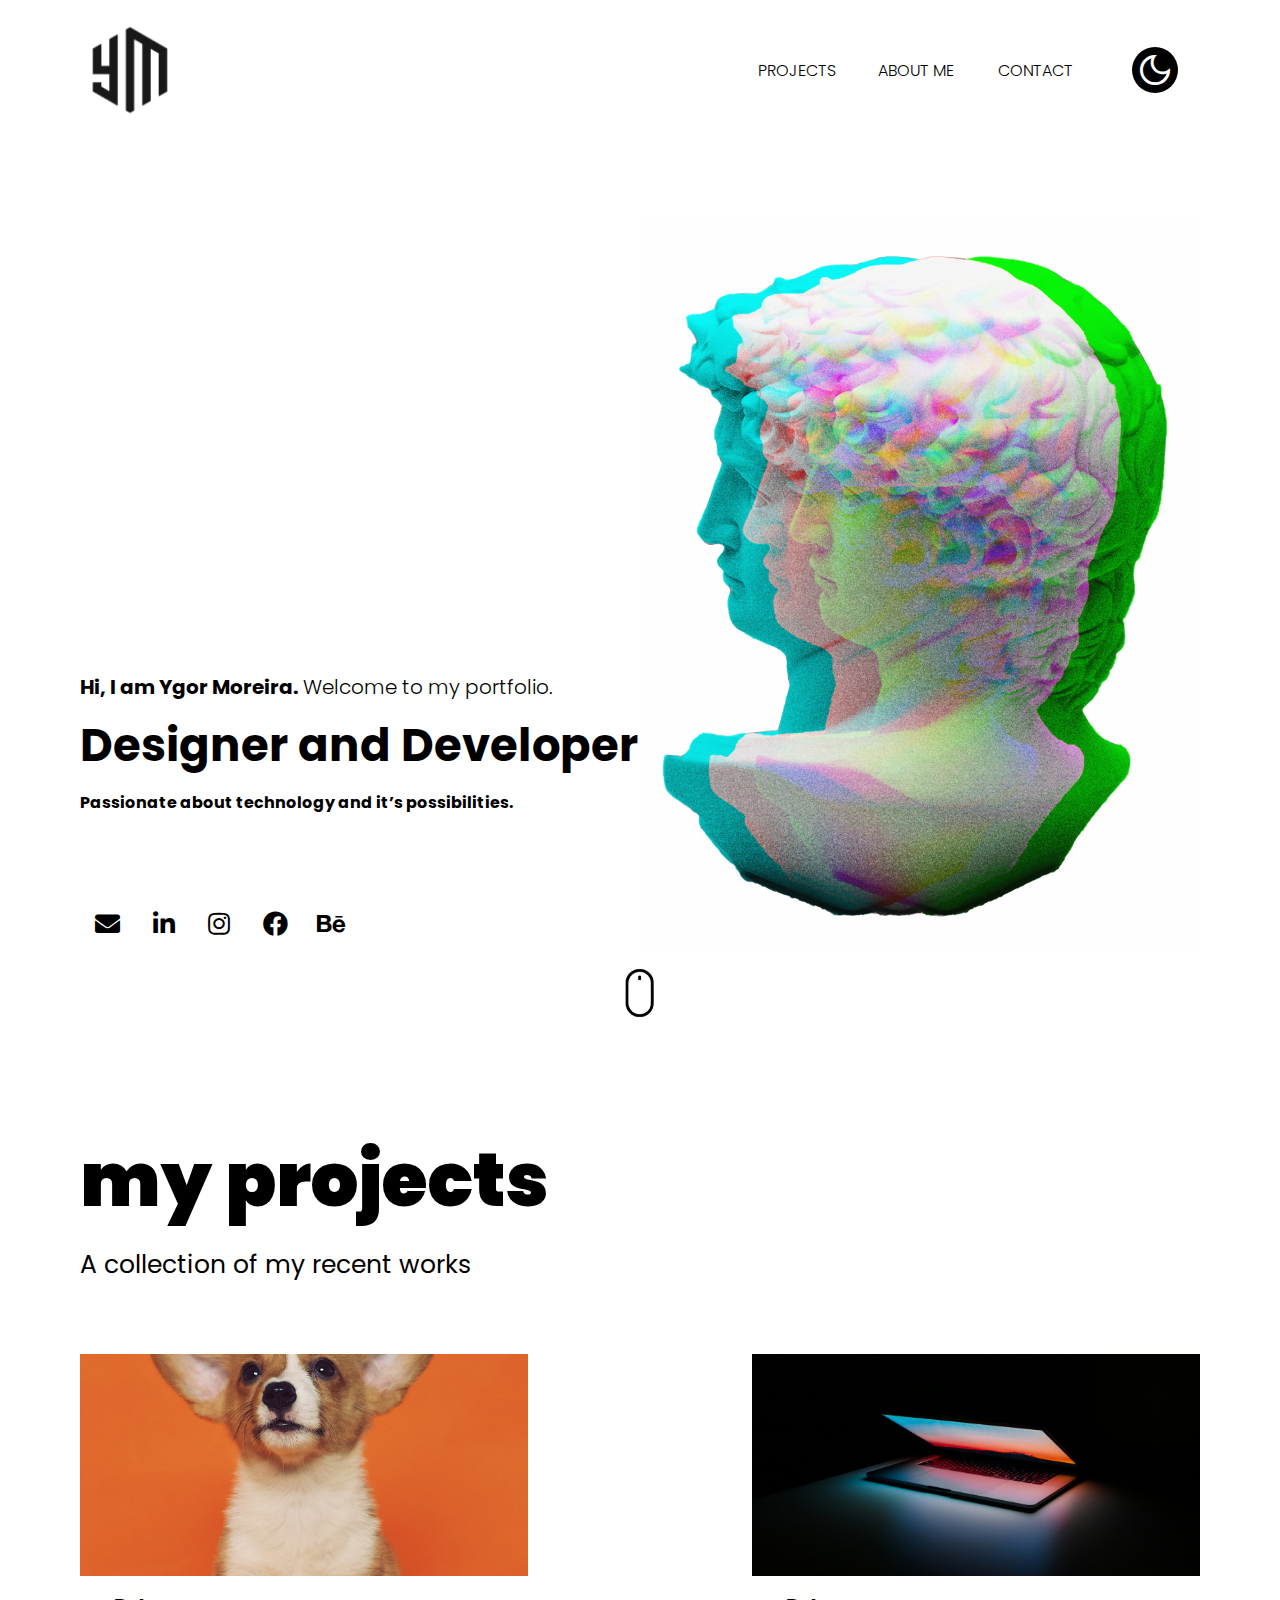
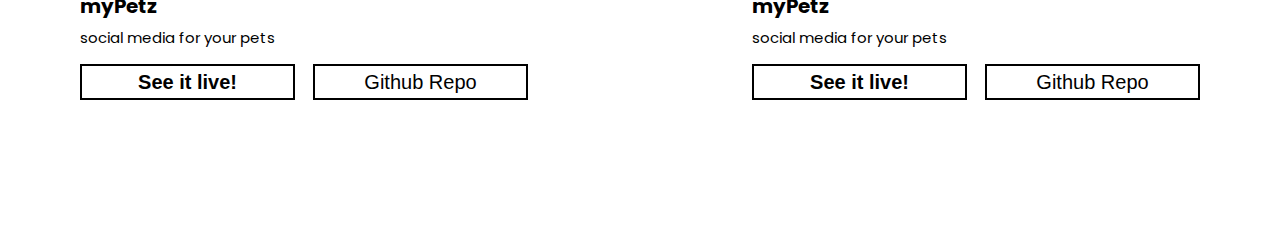
==== index.html @ ff047803 "my project section ready" ====
<html>
    <head>
        <link rel="stylesheet" href="https://fonts.googleapis.com/css2?family=Material+Symbols+Outlined:opsz,wght,FILL,GRAD@20..48,100..700,0..1,-50..200" />
        <link rel="preconnect" href="https://fonts.googleapis.com">
        <link rel="preconnect" href="https://fonts.gstatic.com" crossorigin>
        <link href="https://fonts.googleapis.com/css2?family=Poppins:ital,wght@0,100;0,200;0,300;0,400;0,500;0,600;0,700;0,800;0,900;1,100;1,200;1,300;1,400;1,500;1,600;1,700;1,800;1,900&display=swap" rel="stylesheet">
        <link rel="stylesheet" href="https://cdnjs.cloudflare.com/ajax/libs/font-awesome/5.15.4/css/all.min.css" integrity="sha512-1ycn6IcaQQ40/MKBW2W4Rhis/DbILU74C1vSrLJxCq57o941Ym01SwNsOMqvEBFlcgUa6xLiPY/NS5R+E6ztJQ==" crossorigin="anonymous" referrerpolicy="no-referrer" />
        <link rel="stylesheet" href="styles.css/common.css" />
        <link rel="stylesheet" href="styles.css/header.css" />
        <link rel="stylesheet" href="styles.css/color-schema.css" />
        <link rel="stylesheet" href="styles.css/home-section.css" />
        <link rel="stylesheet" href="styles.css/projects-section.css" />
    </head>
    <body>
        
        <div class="header">
            <div class="logo">
                <img src="images/logo.png" alt="logo">
            </div>
            <div class="links-wrapper">
                <div class="links">
                    <div class="projects">
                        <a href="https://www.google.com/" target="_blank">PROJECTS</a>
                    </div>
                    <div class="about-me">
                        <a href="https://www.google.com/" target="_blank">ABOUT ME</a>
                    </div>
                    <div class="contact">
                        <a href="https://www.google.com/" target="_blank">CONTACT</a>
                    </div>
                    <div class="dark-mode">
                        <a href="https://www.google.com/" target="_blank"><span class="material-symbols-outlined">dark_mode</span></a>
                    </div>
                </div>
            </div>
        </div>

        <div class="home">
            <div class="left-right-sides">
                <div class="left-side-container">
                    <div class="hi-container">
                        <div class="hi">
                            <h3><span class="hi-900">Hi, I am Ygor Moreira.</span> Welcome to my portfolio.</h3>
                        </div>
                        <div class="designer-developer">
                            <h2>Designer and Developer</h2>
                        </div>
                        <div class="passionate">
                            <h3>Passionate about technology and it’s possibilities.</h3>
                        </div>
                    </div>
                    <div class="social-media-icons">
                        <div class="email">
                            <a href="http://www.google.com/" target="_blank">
                                <i class="fas fa-envelope"></i>
                            </a>
                        </div>
                        <div class="linkedin">
                            <a href="https://www.linkedin.com/" target="_blank">
                                <i class="fab fa-linkedin-in"></i>
                            </a>
                        </div>
                        <div class="instagram">
                            <a href="https://www.instagram.com/" target="_blank">
                                <i class="fab fa-instagram"></i>
                            </a>
                        </div>
                        <div class="facebook">
                            <a href="https://www.facebook.com/" target="_blank">
                                <i class="fab fa-facebook"></i>
                            </a>
                        </div>
                        <div class="behance">
                            <a href="https://www.behance.net/" target="_blank">
                                <i class="fab fa-behance"></i>
                            </a>
                        </div>
                    </div>
                </div>
                <div class="right-side-container">
                    <div class="right-side-image">
                        <img src="images/home-img1.png" alt="image">
                    </div>
                </div>
            </div>
            <div class="mouse-scroll-container">
                <img src="images/scroll-mouse-icon1.png" alt="scroll">
            </div>
        </div>

        <div class="projects-section">
            <div class="my-projects-title-descrip">
                <div class="my-projetcs"><h1>my projects</h1></div>
                <div class="my-projetcs-descrip"><h2>A collection of my recent works</h2></div>
            </div>
            <div class="projects-tabs">
                <div class="dog-project">
                    <div class="dog-photo">
                        <img src="images/dog-photo.png" alt="thumb">
                    </div>
                    <div class="dog-title-descrip">
                        <div class="dog-title"><h3>myPetz</h3></div>
                        <div class="dog-descrip"><h6>social media for your pets</h6></div>
                    </div>
                    <div class="dog-buttons">
                        <div class="see-it-live-button">
                            <button>
                                <a href="http://www.google.com" target="_blank">See it live!</a>
                            </button>
                        </div>
                        <div class="Github-repo">
                            <button>
                                <a href="http://www.google.com" target="_blank">Github Repo</a>
                            </button>
                        </div>
                    </div>
                </div>
                <div class="laptop-project">
                    <div class="laptop-photo">
                        <img src="images/laptop-photo.png" alt="thumb">
                    </div>
                    <div class="laptop-title-descrip">
                        <div class="laptop-title"><h3>myPetz</h3></div>
                        <div class="laptop-descrip"><h6>social media for your pets</h6></div>
                    </div>
                    <div class="laptop-buttons">
                        <div class="see-it-live-button">
                            <button>
                                <a href="http://www.google.com" target="_blank">See it live!</a>
                            </button>
                        </div>
                        <div class="Github-repo">
                            <button>
                                <a href="http://www.google.com" target="_blank">Github Repo</a>
                            </button>
                        </div>
                    </div>
                </div>
            </div>
        </div>
    </body>
</html>
---- styles.css/common.css ----
body {
    font-family: 'Poppins', sans-serif;
    margin: 0px;
}

h1 {
    font-size: 75px;
    font-weight: 900;
    margin: 5px 0px;
}

h2 {
    font-size: 45px ;
    font-weight: 700 ;
    margin: 5px 0px;
}

h3 {
    font-size: 20px;
    font-weight: 700;
    margin: 5px 0px;
}

h6 {
    font-size: 15px;
    font-weight: 400;
    margin: 5px 0px;
}
---- styles.css/header.css ----
.header {
    display: flex;
    justify-content: space-between;
    padding: 0px 80px;
    background-color:  var(--white-color);
}

.header > .logo {
    display: flex;
    justify-content: center;
    align-items: center;

}

.header > .logo img {
    width: 100px;
    height: auto;
}

.header > .links-wrapper  {
    display: flex;
    justify-content: flex-end;
    align-items: center;
    width: 40%;
}

.header > .links-wrapper > .links {
    display: flex;
    justify-content: space-between;
    align-items: center;
    width: 100%;
    height: 140px;
}

.header > .links-wrapper > .links > div{
    display: flex;
    justify-content: center;
    align-items: center;
    font-size: 16px;
    font-weight: 300;
    width: 20%;
    height: 50px;
}

.header > .links-wrapper > .links > div a{
    text-decoration: none;
    color: var(--black-color);
}

.header > .links-wrapper > .links > div:hover {
    cursor: pointer;
    text-decoration: underline;
    font-weight: 600;
}

.header > .links-wrapper > .links > .dark-mode  span{
    width: fit-content !important;
    background-color: var(--black-color);
    color: var(--white-color);
    padding: 3px;
    font-size: 40px;
    border-radius: 50%;
}
---- styles.css/color-schema.css ----
:root {
    --white-color: white;
    --black-color: black;
  }

  body[theme="light"] {
    --white-color: white;
    --black-color: black;
  }

  body[theme="dark"] {
    --white-color: black;
    --black-color: white;
  }
---- styles.css/home-section.css ----
.home {
    display: flex;
    flex-direction: column;
    padding: 80px 80px 5px 80px;
    background-color:  var(--white-color);

}

.home > .left-right-sides {
    display: flex;
    justify-content: space-between;
}

.home > .left-right-sides > .left-side-container{
    display: flex;
    flex-direction: column;
    justify-content: flex-end;
    gap: 10%;
}

/* ---------- hi container styles ---------- */
.hi-container {
    display: flex;
    flex-direction: column;
}

.hi-container > .hi {
    display: flex;
}

.hi-container > .hi h3 {
    font-weight: 300 !important;
}

.hi-container > .hi span {
    font-weight: 700;
}

.hi-container > .designer-developer h1{
    font-size: 45px !important;
    font-weight: 700 !important;
}

.hi-container > .passionate h3{
    font-size: 16px !important;
}

/* ---------- social media container styles ---------- */
.home > .left-right-sides > .left-side-container > .social-media-icons {
    display: flex;
    justify-content: center;
    align-items: center;
    width: 50%;
    justify-content: space-between;
    height: 60px;
}

.home > .left-right-sides > .left-side-container > .social-media-icons > div {
    width: 60px;
    display: flex;
    justify-content: center;
    align-items: center;
}


.home > .left-right-sides > .left-side-container > .social-media-icons > div i{
    font-size: 25px;
    text-decoration: none;
    color: var(--black-color);
    transition: 0.05s;
}

.home > .left-right-sides > .left-side-container > .social-media-icons > div i:hover{
    font-size: 30px;
    cursor: pointer;
}

/* ---------- mouse scroll container styles ---------- */
.home > .mouse-scroll-container {
    width: 100%;
    height: 80px;
    display: flex;
    justify-content: center;
    align-items: center;
}

/* ---------- right side image styles ---------- */

.home > .left-right-sides > .right-side-container  {
    display: flex;
    align-items: center;
    justify-content: center;
    width: 50%;
}

.home > .left-right-sides > .right-side-container > .right-side-image img{
    width: 100%;
    height: auto;
}
---- styles.css/projects-section.css ----
.projects-section {
    display: flex;
    flex-direction: column;
    padding: 80px 80px;
}

.my-projects-title-descrip {
    display: flex;
    flex-direction: column;
}

.my-projects-title-descrip > .my-projetcs-descrip h2 {
    font-size: 25px !important;
    font-weight: 400;
}

/* ---------- my projects title and description styles ---------- */
.projects-section > .projects-tabs {
    display: flex;
    justify-content: space-between;
    padding: 60px 0px;
}

.projects-section > .projects-tabs > div {
    display: flex;
    flex-direction: column;
    width: 40%;
}

.projects-section > .projects-tabs > div > div{
    padding: 5px 0px;
}

.projects-section > .projects-tabs > div > div img {
    display: flex;
    width: 100%;
    height: auto;
}

.projects-section > .projects-tabs > div > .dog-buttons , .laptop-buttons {
    display: flex;
    justify-content: space-between;
    width: 100%;
}

.projects-section > .projects-tabs > div > .dog-buttons > div , .laptop-buttons > div {
    display: flex;
    justify-content: center;
    width: 48%;
}

.projects-section > .projects-tabs > div > div > div button {
    display: flex;
    justify-content: center;
    background-color: var(--white-color);
    border: 2px solid var(--black-color);
    font-size: 20px;
    font-weight: 400;
    width: 100%;
    line-height: 30px;
}

.projects-section > .projects-tabs > div > div > div button a {
    text-decoration: none;
    color: var(--black-color);
}

.projects-section > .projects-tabs > div > div > .see-it-live-button button {
    font-size: 20px;
    font-weight: 700;
}

.projects-section > .projects-tabs > div > .dog-buttons > div button:hover , .laptop-buttons > div button:hover {
    cursor: pointer;
    text-decoration: underline;
}
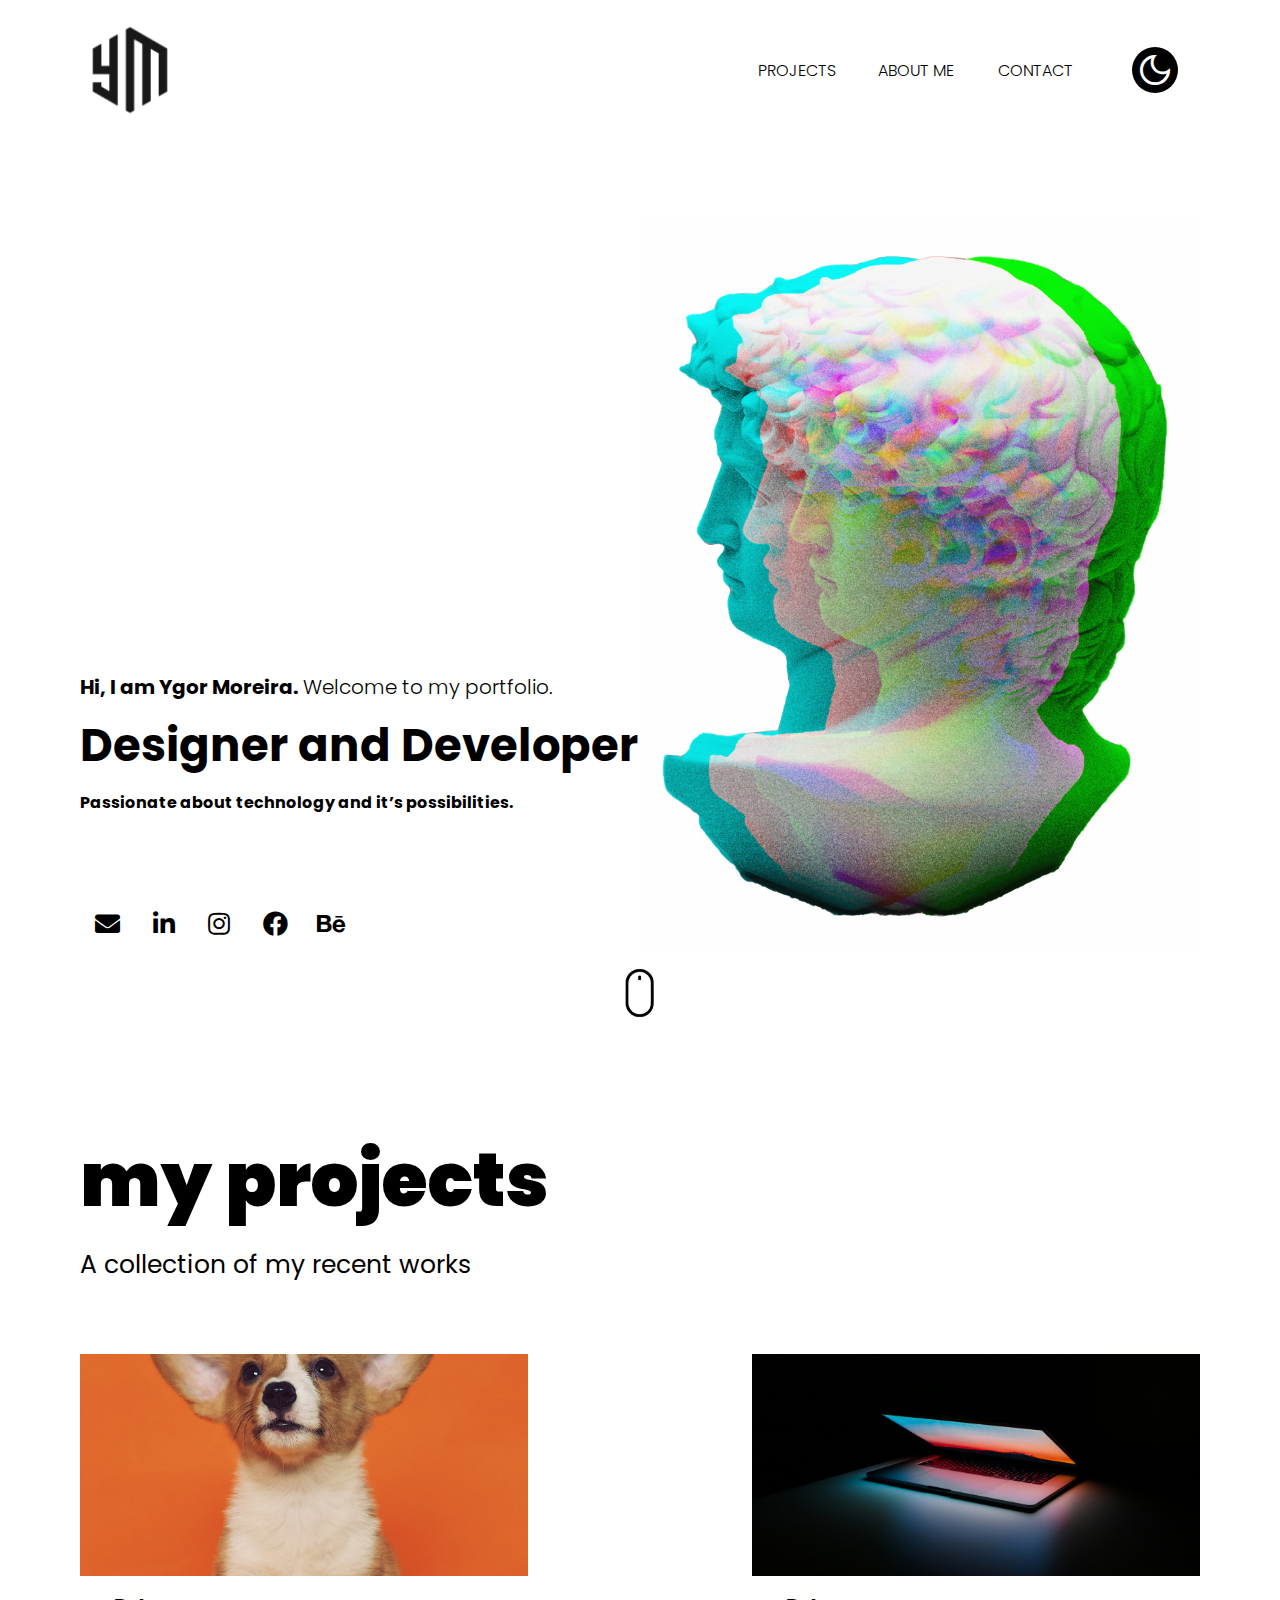
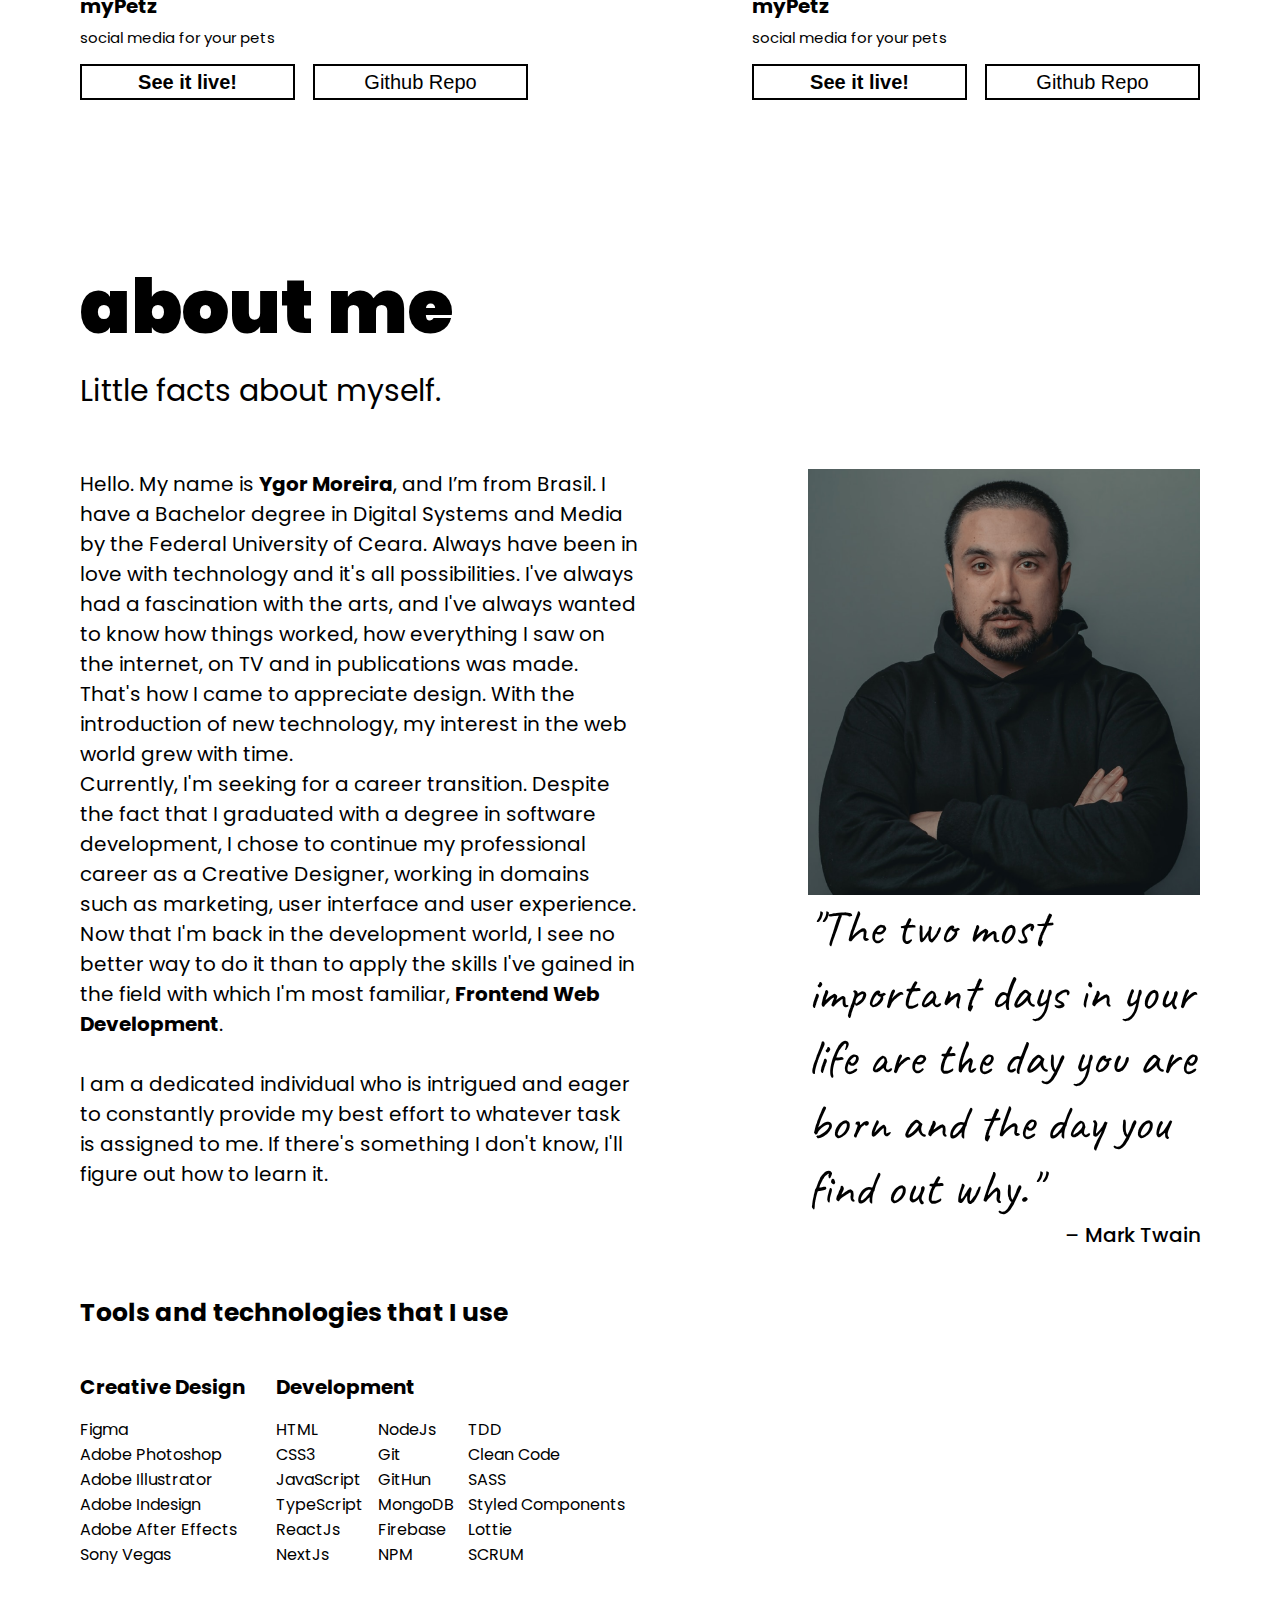
==== commit f5bba293: ""about me" section ready" ====
--- a/index.html
+++ b/index.html
@@ -4,12 +4,16 @@
         <link rel="preconnect" href="https://fonts.googleapis.com">
         <link rel="preconnect" href="https://fonts.gstatic.com" crossorigin>
         <link href="https://fonts.googleapis.com/css2?family=Poppins:ital,wght@0,100;0,200;0,300;0,400;0,500;0,600;0,700;0,800;0,900;1,100;1,200;1,300;1,400;1,500;1,600;1,700;1,800;1,900&display=swap" rel="stylesheet">
+        <link rel="preconnect" href="https://fonts.googleapis.com">
+        <link rel="preconnect" href="https://fonts.gstatic.com" crossorigin>
+        <link href="https://fonts.googleapis.com/css2?family=Caveat:wght@400;500;600;700&display=swap" rel="stylesheet">
         <link rel="stylesheet" href="https://cdnjs.cloudflare.com/ajax/libs/font-awesome/5.15.4/css/all.min.css" integrity="sha512-1ycn6IcaQQ40/MKBW2W4Rhis/DbILU74C1vSrLJxCq57o941Ym01SwNsOMqvEBFlcgUa6xLiPY/NS5R+E6ztJQ==" crossorigin="anonymous" referrerpolicy="no-referrer" />
         <link rel="stylesheet" href="styles.css/common.css" />
         <link rel="stylesheet" href="styles.css/header.css" />
         <link rel="stylesheet" href="styles.css/color-schema.css" />
         <link rel="stylesheet" href="styles.css/home-section.css" />
         <link rel="stylesheet" href="styles.css/projects-section.css" />
+        <link rel="stylesheet" href="styles.css/about-me-section.css" />
     </head>
     <body>
         
@@ -138,5 +142,82 @@
                 </div>
             </div>
         </div>
+
+        <div class="about-me-section">
+            <div class="title-descrip">
+                <div class="about-me-title">
+                    <h1>about me</h1>
+                </div>
+                <div class="about-me-descrip">
+                    <h2>Little facts about myself.</h2>
+                </div>
+            </div>
+            <div class="paragraph-photo-others">
+                <div class="paragraph-column">
+                    <div class="about-me-paragraph">
+                        <p>Hello. My name is <span class="weight-700">Ygor Moreira</span>, and I’m from Brasil. I have a Bachelor degree in Digital Systems and Media by the Federal University of Ceara. Always have been in love with technology and it's all possibilities. I've always had a fascination with the arts, and I've always wanted to know how things worked, how everything I saw on the internet, on TV and in publications was made. That's how I came to appreciate design. With the introduction of new technology, my interest in the web world grew with time.<br>
+                            Currently, I'm seeking for a career transition. Despite the fact that I graduated with a degree in software development, I chose to continue my professional career as a Creative Designer, working in domains such as marketing, user interface and user experience. Now that I'm back in the development world, I see no better way to do it than to apply the skills I've gained in the field with which I'm most familiar, <span class="weight-700">Frontend Web Development</span>.<br>
+                            <br>I am a dedicated individual who is intrigued and eager to constantly provide my best effort to whatever task is assigned to me. If there's something I don't know, I'll figure out how to learn it.
+                        </p>
+                    </div>
+                    <div class="tools-tech">
+                        <div class="tools-tech-title">
+                            <h4>Tools and technologies that I use</h4>
+                        </div>
+                        <div class="creative-development-container">
+                            <div class="creative-design">
+                                <div class="creative-design-title">
+                                    <h3>Creative Design</h3>
+                                </div>
+                                <div class="creative-design-items">
+                                    <div>Figma</div>    
+                                    <div>Adobe Photoshop</div>    
+                                    <div>Adobe Illustrator</div>
+                                    <div>Adobe Indesign</div>
+                                    <div>Adobe After Effects</div>
+                                    <div>Sony Vegas</div>
+                                </div>
+                            </div>
+                            <div class="development">
+                                <div class="development-title">
+                                    <h3>Development</h3>
+                                </div>
+                                <div class="development-items">
+                                    <div>HTML</div>
+                                    <div>CSS3</div>
+                                    <div>JavaScript</div>
+                                    <div>TypeScript</div>
+                                    <div>ReactJs</div>
+                                    <div>NextJs</div>
+                                    <div>NodeJs</div>
+                                    <div>Git</div>
+                                    <div>GitHun</div>
+                                    <div>MongoDB</div>
+                                    <div>Firebase</div>
+                                    <div>NPM</div>
+                                    <div>TDD</div>
+                                    <div>Clean Code</div>
+                                    <div>SASS</div>
+                                    <div>Styled Components</div>
+                                    <div>Lottie</div>
+                                    <div>SCRUM</div>
+                                </div>
+                            </div>
+                        </div>
+                    </div>
+                </div>
+                <div class="photo-column">
+                    <div class="personal-photo">
+                        <img src="images/personal-photo.png" alt="photo">
+                    </div>
+                    <div class="quote">
+                        "The two most important days in your life are the day you are born and the day you find out why."
+                    </div>
+                    <div class="quote-signature">
+                        – Mark Twain
+                    </div>
+                </div>
+            </div>
+        </div>
     </body>
 </html>--- a/styles.css/common.css
+++ b/styles.css/common.css
@@ -21,6 +21,12 @@
     margin: 5px 0px;
 }
 
+h4 {
+    font-size: 25px;
+    font-weight: 700;
+    margin: 5px 0px;
+}
+
 h6 {
     font-size: 15px;
     font-weight: 400;
--- a/styles.css/about-me-section.css
+++ b/styles.css/about-me-section.css
@@ -0,0 +1,100 @@
+.about-me-section {
+    display: flex;
+    flex-direction: column;
+    padding: 0px 80px;
+}
+
+.about-me-section h2{
+    margin: 5px 0px;
+    font-size: 30px !important;
+    font-weight: 400;
+}
+
+.about-me-section > .paragraph-photo-others{
+    display: flex;
+    justify-content: space-between;
+    padding: 50px 0px;
+}
+
+/* ---------- paragraph-column styles ---------- */
+.paragraph-photo-others > .paragraph-column{
+    width: 50%;
+}
+
+.paragraph-photo-others > .paragraph-column p {
+   margin: 0px;
+   font-size: 20px;
+}
+
+.paragraph-photo-others > .paragraph-column p > span {
+    font-weight: 700;
+}
+
+.paragraph-photo-others > .paragraph-column > .tools-tech {
+    padding-top: 100px;
+}
+
+.paragraph-photo-others > .paragraph-column > .tools-tech > .tools-tech-title{
+    padding-bottom: 20px;
+}
+
+.paragraph-photo-others > .paragraph-column > .tools-tech > .creative-development-container {
+    display: flex;
+    justify-content: space-between;
+    height: 270px;
+}
+
+.paragraph-photo-others > .paragraph-column > .tools-tech > .creative-development-container >.creative-design {
+    width: 30%;
+}
+
+.paragraph-photo-others > .paragraph-column > .tools-tech > .creative-development-container > .development {
+    width: 60%;
+}
+
+.paragraph-photo-others > .paragraph-column > .tools-tech > .creative-development-container h3{
+    line-height: 50px;
+}
+
+.paragraph-photo-others > .paragraph-column > .tools-tech > .creative-development-container > .development {
+    display: flex;
+    flex-direction: column;
+    width: 65%;
+}
+
+.tools-tech > .creative-development-container > .development > .development-items {
+    display: flex;
+    flex-direction: column;
+    flex-wrap: wrap;
+    height: 150px;
+}
+
+/* ---------- photo-column styles ---------- */
+.photo-column {
+    width: 35%;
+}
+
+.photo-column > .personal-photo{
+    width: 100%;
+    display: flex;
+    align-items: flex-start;
+}
+
+.photo-column > .personal-photo img {
+    width: 100%;
+    height: auto;
+}
+
+.photo-column > .quote {
+    font-family: 'Caveat', cursive;
+    font-size: 50px;
+    line-height: 65px;
+}
+
+.photo-column > .quote-signature {
+    font-size: 20px;
+    font-weight:500;
+    text-align: right;
+}
+
+
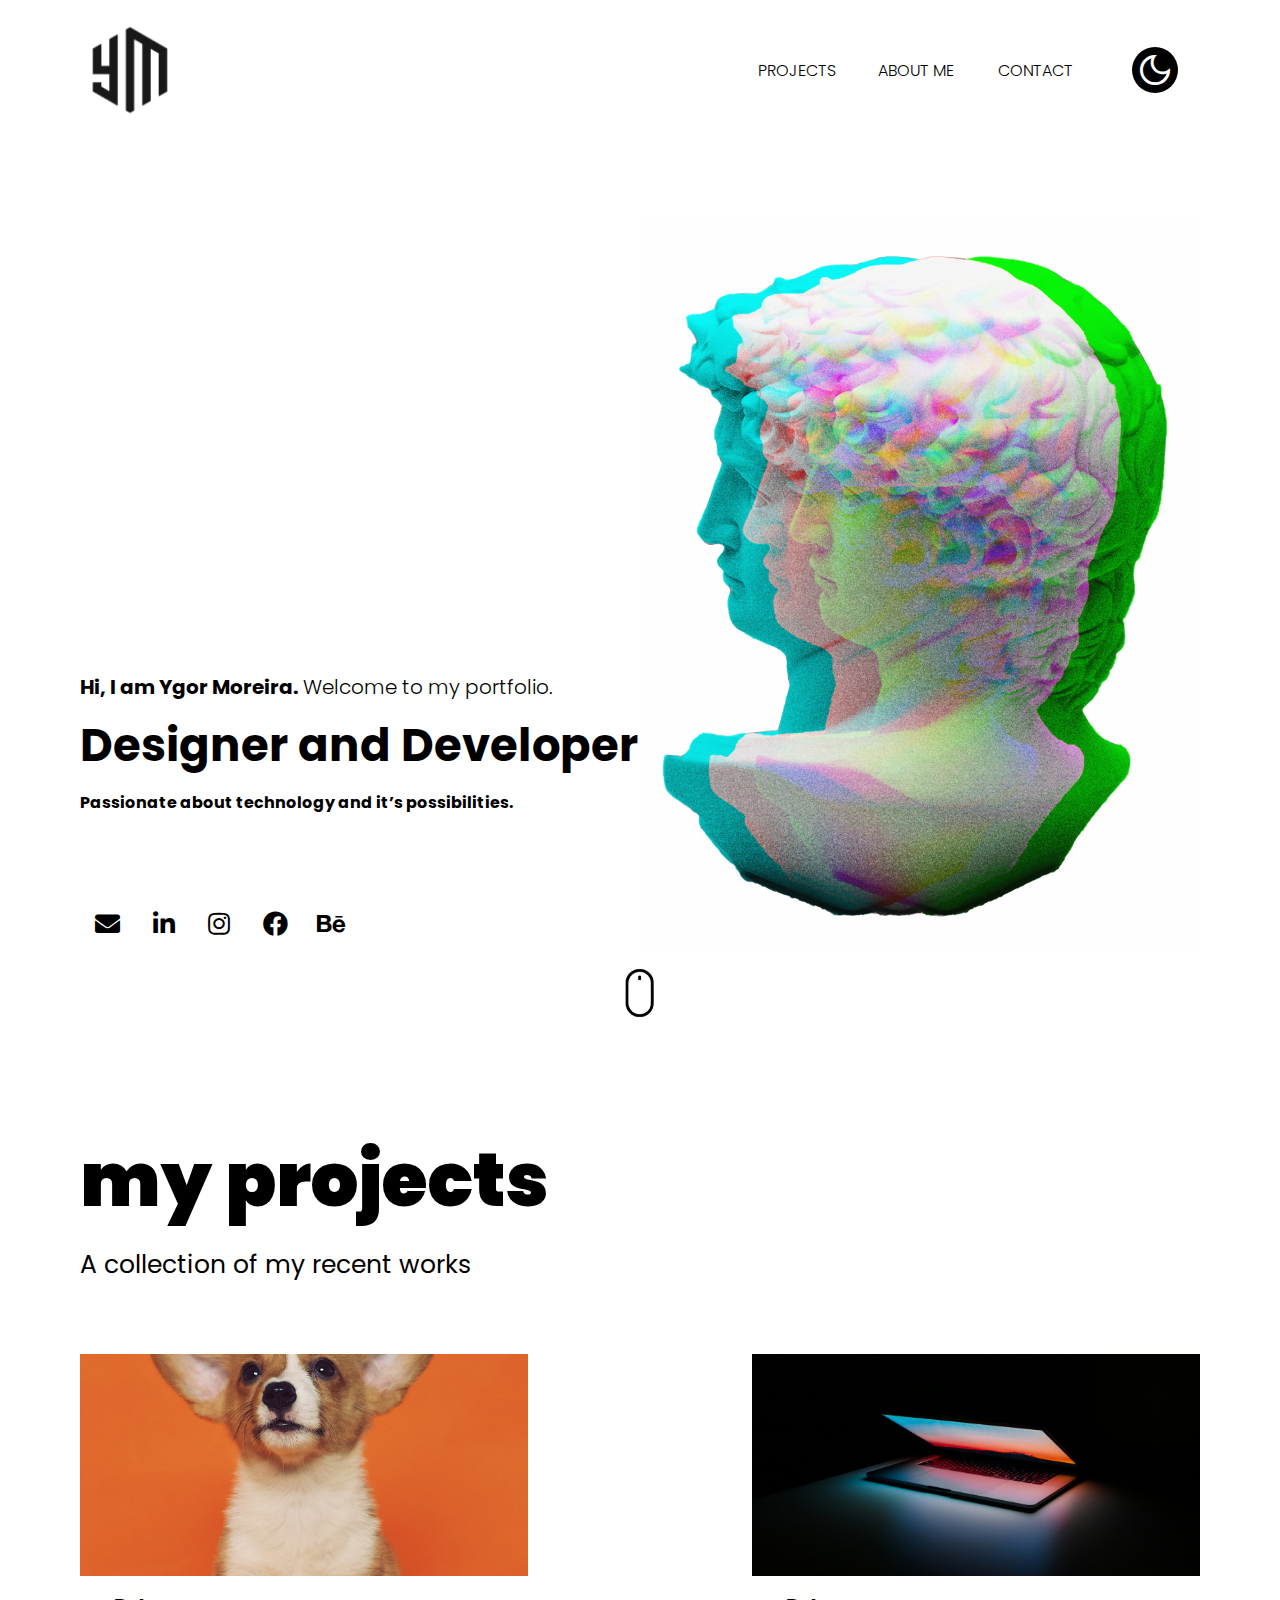
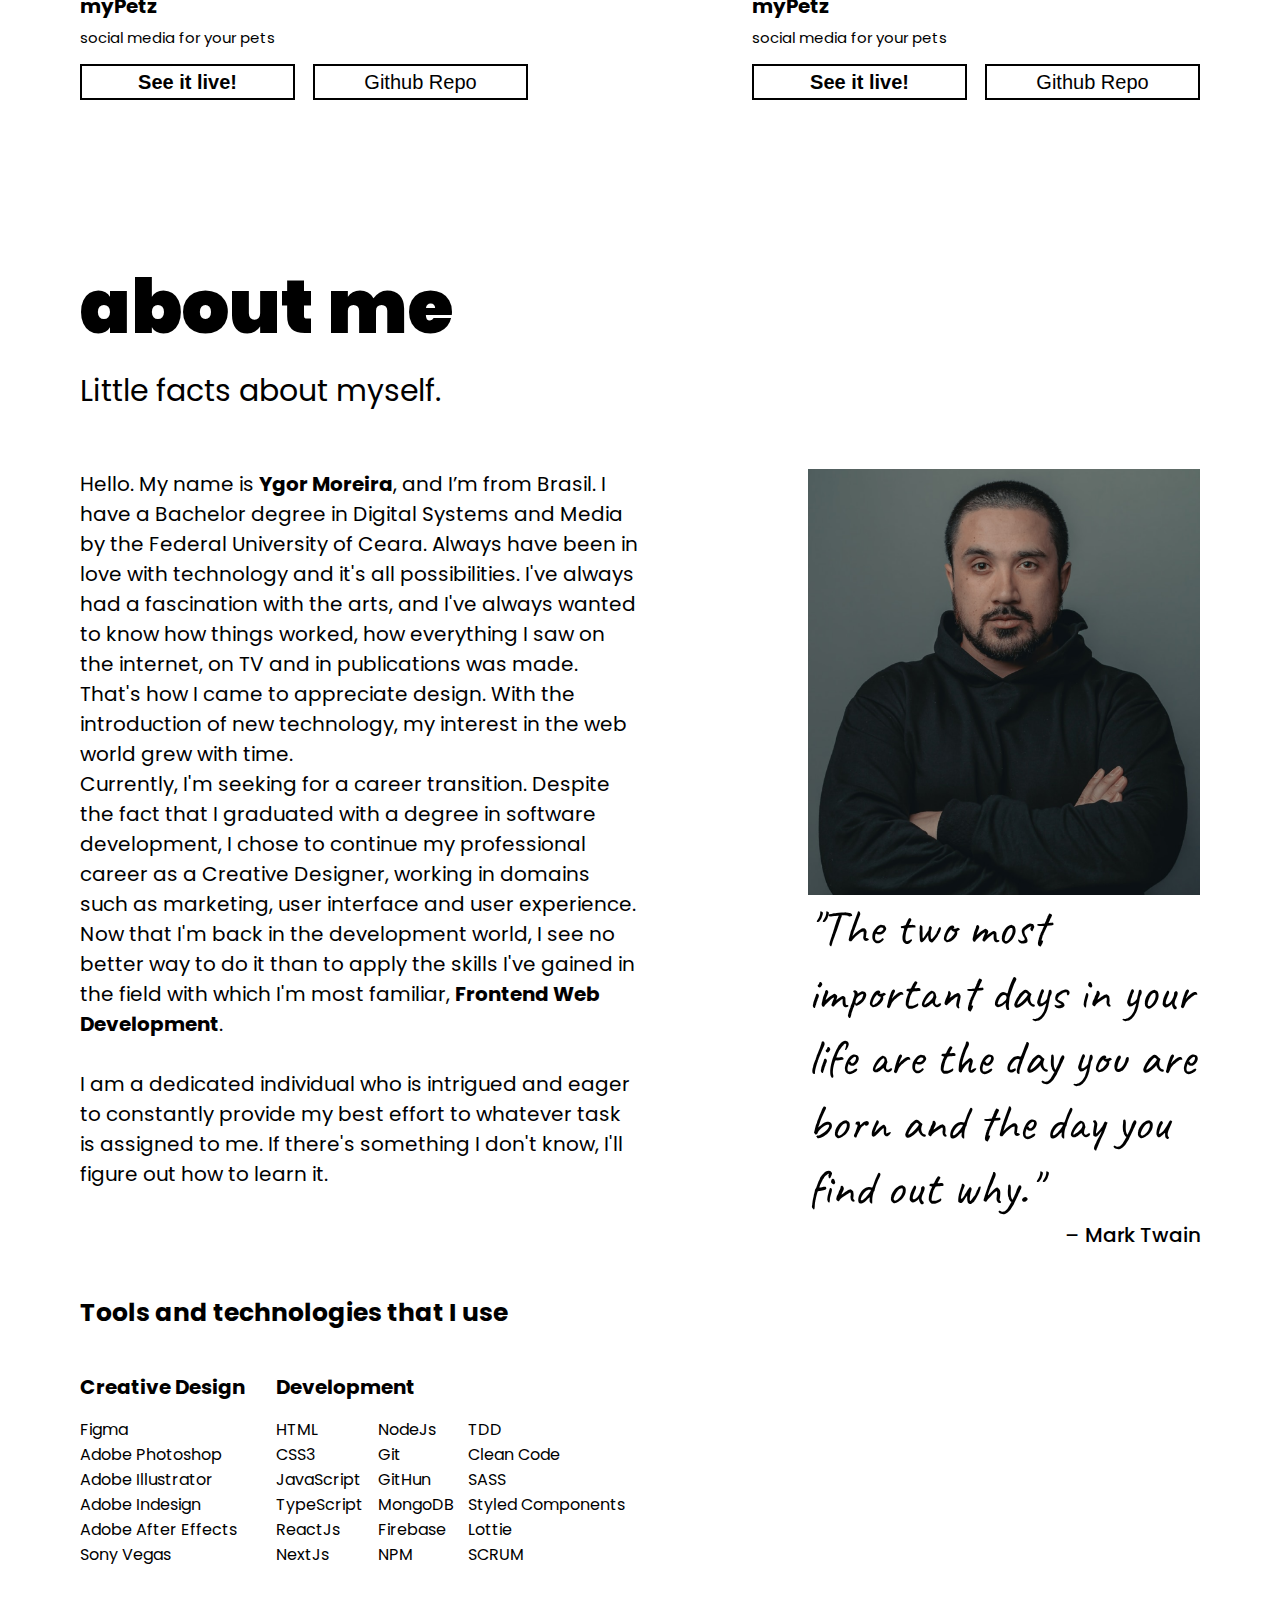
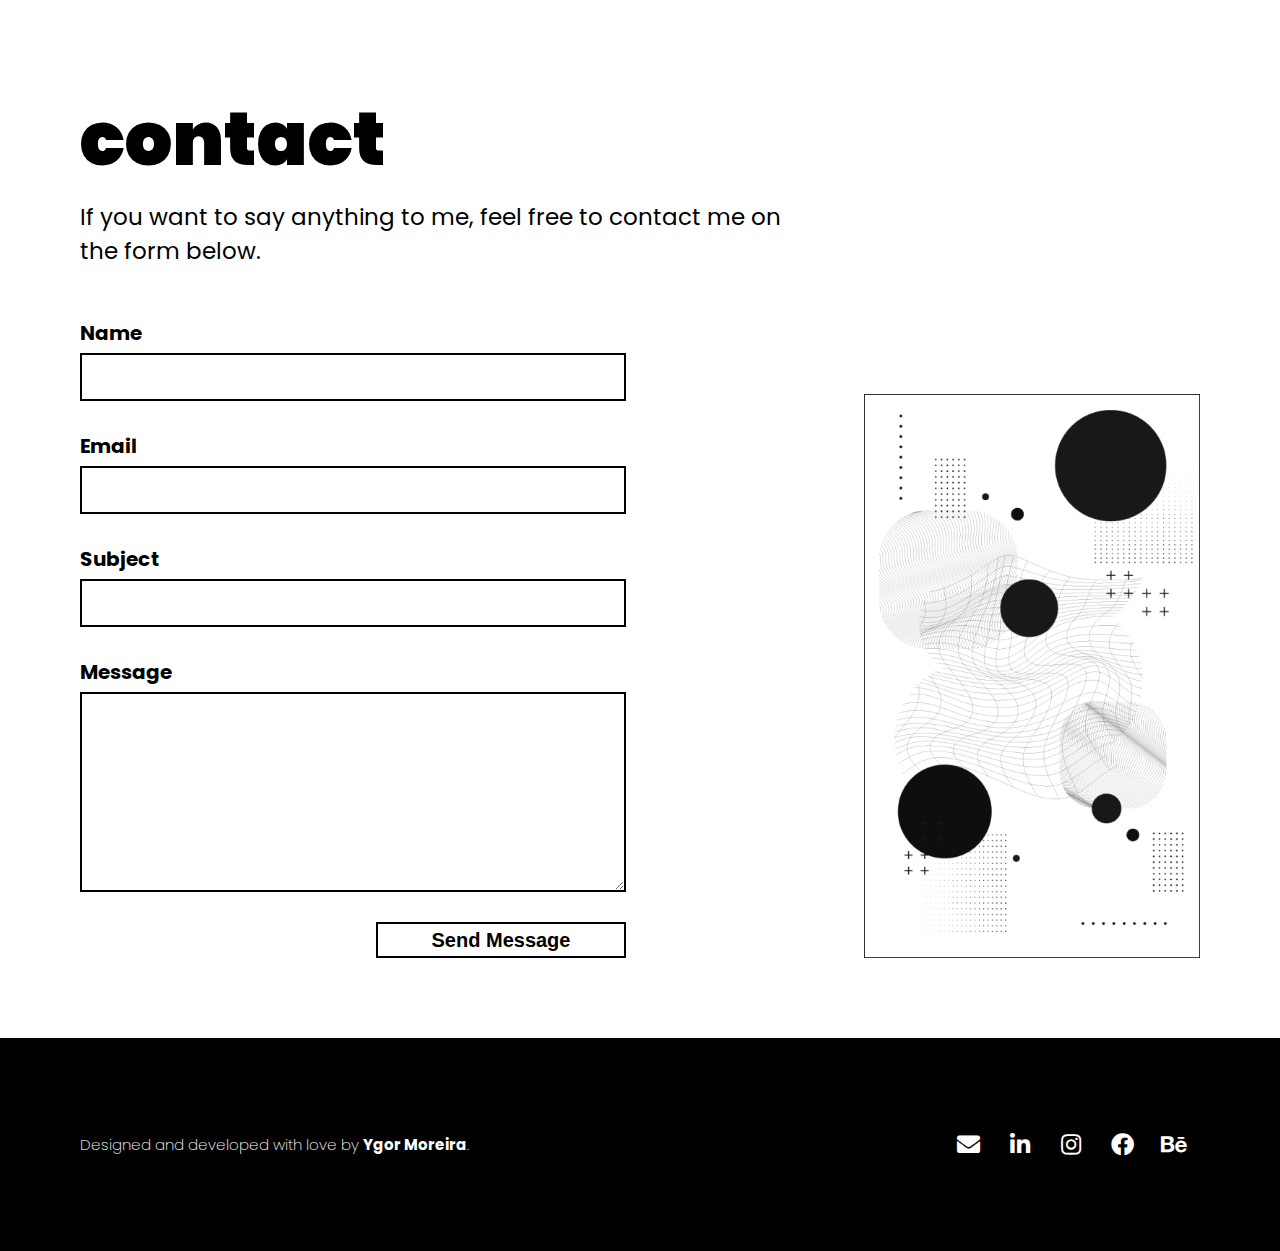
==== commit 1d1415a1: "all body ready" ====
--- a/index.html
+++ b/index.html
@@ -14,6 +14,8 @@
         <link rel="stylesheet" href="styles.css/home-section.css" />
         <link rel="stylesheet" href="styles.css/projects-section.css" />
         <link rel="stylesheet" href="styles.css/about-me-section.css" />
+        <link rel="stylesheet" href="styles.css/contact.css" />
+        <link rel="stylesheet" href="styles.css/footer.css" />
     </head>
     <body>
         
@@ -216,6 +218,78 @@
                     <div class="quote-signature">
                         – Mark Twain
                     </div>
+                </div>  
+            </div>
+        </div>
+
+        <div class="contact-section">
+            <div class="entry-column">
+                <div class="contact-title">
+                    <h1>contact</h1>
+                </div>
+                <div class="contact-description">
+                    <h2>If you want to say anything to me, feel free to contact me on the form below.</h2>
+                </div>
+                <div class="contact-data-entry-container">
+                    <div class="entry">
+                        <label for="name">Name</label>
+                        <input type="text" class="name">
+                    </div>
+                    <div class="entry">
+                        <label for="email">Email</label>
+                        <input type="email" class="email">
+                    </div>
+                    <div class="entry">
+                        <label for="subject">Subject</label>
+                        <input type="text" class="subject">
+                    </div>
+                    <div class="entry">
+                        <label for="message">Message</label>
+                        <textarea type="text" class="message"></textarea>
+                    </div>
+                    <div class="submit-button">
+                        <button>Send Message</button>
+                    </div>
+                </div>
+            </div>
+            <div class="vector-column">
+                <div class="vector-container">
+                    <img src="images/contact-image-1.png" alt="vector">
+                </div>
+            </div>
+        </div>
+
+        <div class="footer">
+            <div class="footer-container">
+                <div class="designed-by">
+                    <p>Designed and developed with love by <span class="weight-700">Ygor Moreira</span>. </p>
+                </div>
+                <div class="social-media">
+                    <div class="email">
+                        <a href="http://www.google.com/" target="_blank">
+                            <i class="fas fa-envelope"></i>
+                        </a>
+                    </div>
+                    <div class="linkedin">
+                        <a href="https://www.linkedin.com/" target="_blank">
+                            <i class="fab fa-linkedin-in"></i>
+                        </a>
+                    </div>
+                    <div class="instagram">
+                        <a href="https://www.instagram.com/" target="_blank">
+                            <i class="fab fa-instagram"></i>
+                        </a>
+                    </div>
+                    <div class="facebook">
+                        <a href="https://www.facebook.com/" target="_blank">
+                            <i class="fab fa-facebook"></i>
+                        </a>
+                    </div>
+                    <div class="behance">
+                        <a href="https://www.behance.net/" target="_blank">
+                            <i class="fab fa-behance"></i>
+                        </a>
+                    </div>
                 </div>
             </div>
         </div>
--- a/styles.css/contact.css
+++ b/styles.css/contact.css
@@ -0,0 +1,79 @@
+.contact-section {
+    padding: 0px 80px 80px 80px;
+    display: flex;
+    justify-content: space-between
+}
+
+.contact-section > .vector-column {
+    width: 30%;
+    display: flex;
+    align-items: flex-end;
+    justify-content: center;
+}
+
+.contact-section > .vector-column > .vector-container img{
+    width: 100%;
+    height: auto;
+}
+
+.contact-section > .entry-column {
+    width: 65%;
+}
+
+.contact-section > .entry-column > .contact-description h2 {
+    margin: 5px 0px 50px 0px;
+    font-size: 23px !important;
+    font-weight: 400;
+}
+
+/* ---------- Contact entry ---------- */
+.contact-data-entry-container {
+    display: flex;
+    flex-direction: column;
+    gap: 30px;
+    width: 75%;
+}
+
+.contact-data-entry-container > .entry {
+    display: flex;
+    flex-direction: column;
+    gap: 5px;
+    width: 100%;
+}
+
+.contact-data-entry-container > .entry > label {
+    font-size: 20px;
+    font-weight: 700;
+}
+
+.contact-data-entry-container > .entry > input {
+    height: 48px;
+    border: 2px solid var(--black-color);
+}
+
+.contact-data-entry-container > .entry > textarea {
+    height: 200px;
+    border: 2px solid var(--black-color);
+}
+
+.contact-data-entry-container > .submit-button {
+    display: flex;
+    justify-content: flex-end;
+}
+
+.contact-data-entry-container > .submit-button button{
+    display: flex;
+    justify-content: center;
+    align-items: center;
+    background-color: var(--white-color);
+    border: 2px solid var(--black-color);
+    font-size: 20px;
+    font-weight: 700;
+    width: 250px;
+    line-height: 30px;
+}
+
+.contact-data-entry-container > .submit-button button:hover{
+    cursor: pointer;
+    text-decoration: underline;
+}
--- a/styles.css/footer.css
+++ b/styles.css/footer.css
@@ -0,0 +1,48 @@
+.footer {
+    padding: 80px 80px;
+    background-color: var(--black-color);
+}
+
+.footer > .footer-container {
+    display: flex;
+    justify-content: space-between;
+    width: 100%;
+}
+
+.footer > .footer-container > .designed-by {
+    display: flex;
+    justify-content: flex-start;
+    align-items: center;
+    color: var(--white-color);
+    font-size: 15px;
+    font-weight: 200;
+}
+
+.footer > .footer-container > .designed-by span {
+    font-weight: 700;
+}
+
+.footer > .footer-container > .social-media {
+    display: flex;
+    justify-content: space-between;
+    width: 23%;
+}
+
+.footer > .footer-container > .social-media > div {
+    display: flex;
+    justify-content: center;
+    align-items: center;
+    font-size: 23px;
+    width: 60px;
+}
+
+.footer > .footer-container > .social-media > div i {
+    text-decoration: none;
+    color: var(--white-color);
+    transition: 0.05s;
+}
+
+.footer > .footer-container > .social-media > div i:hover {
+    font-size: 30px;
+    cursor: pointer;
+}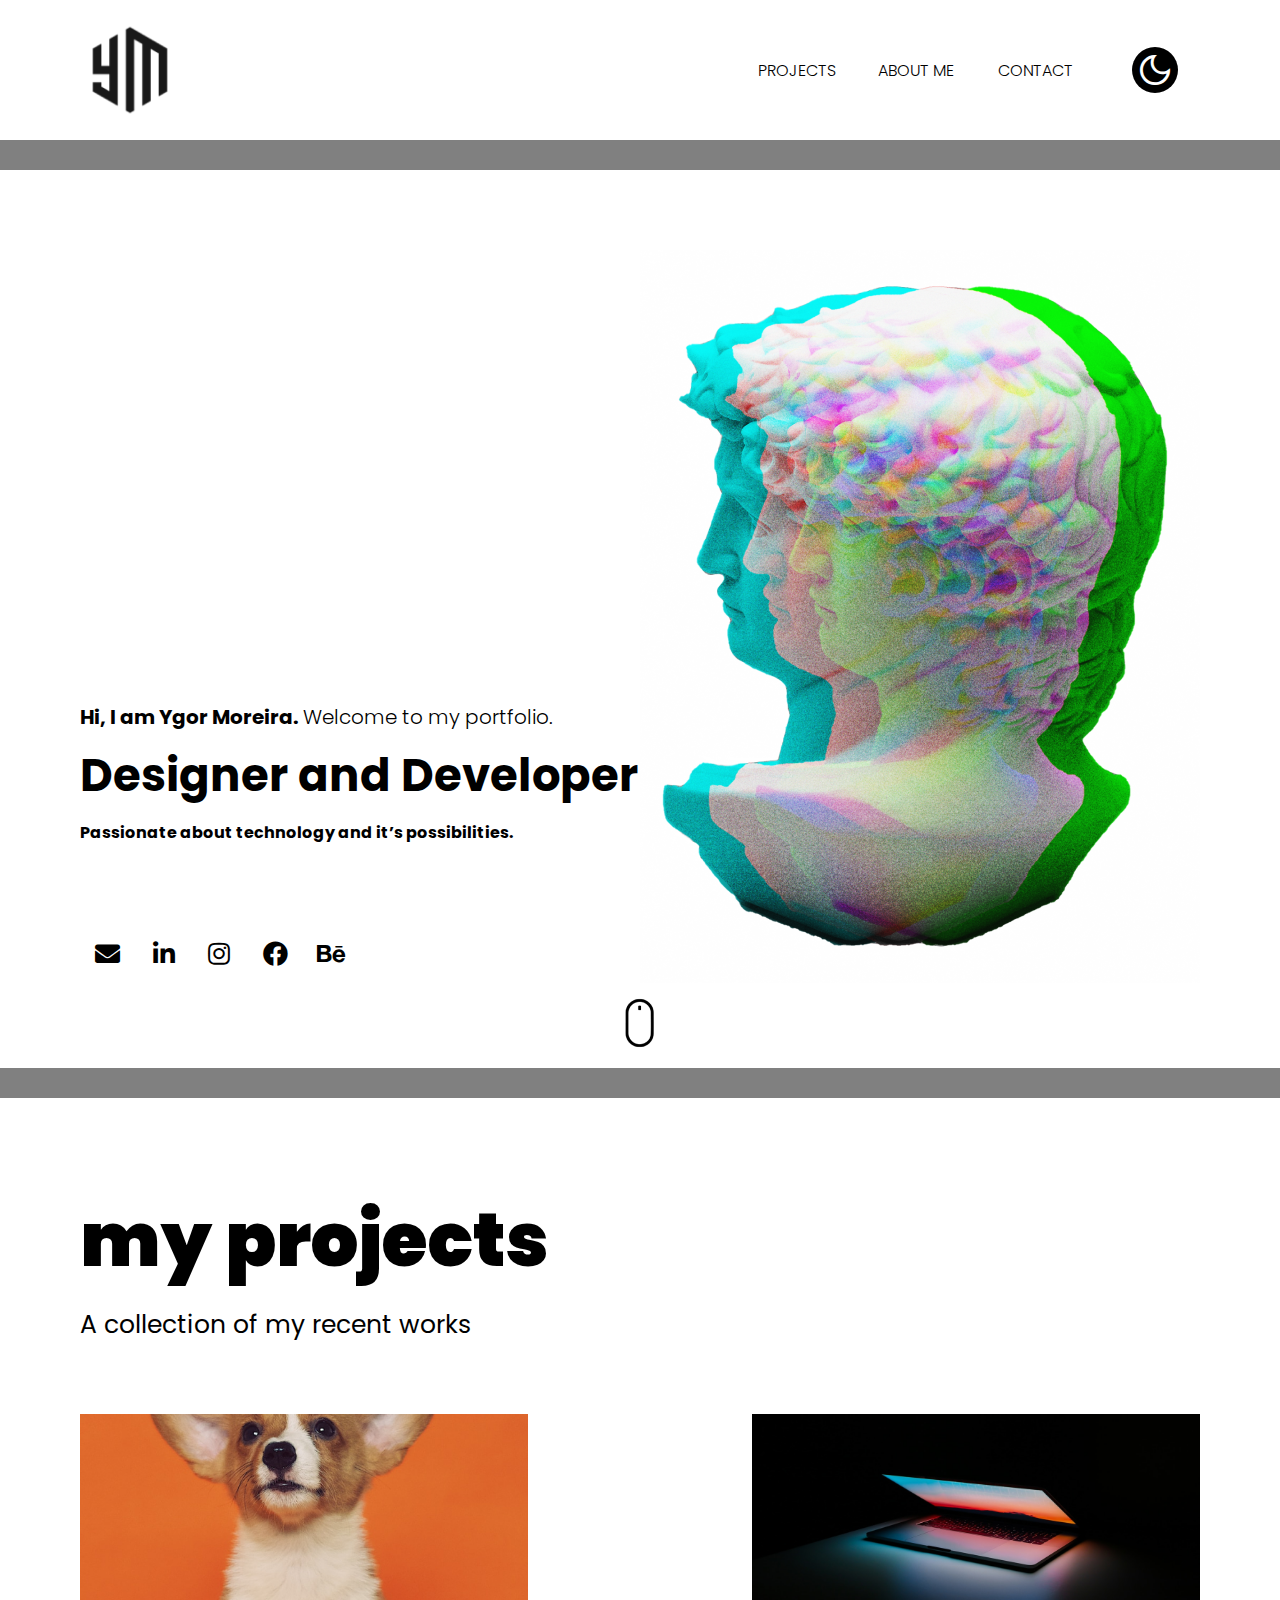
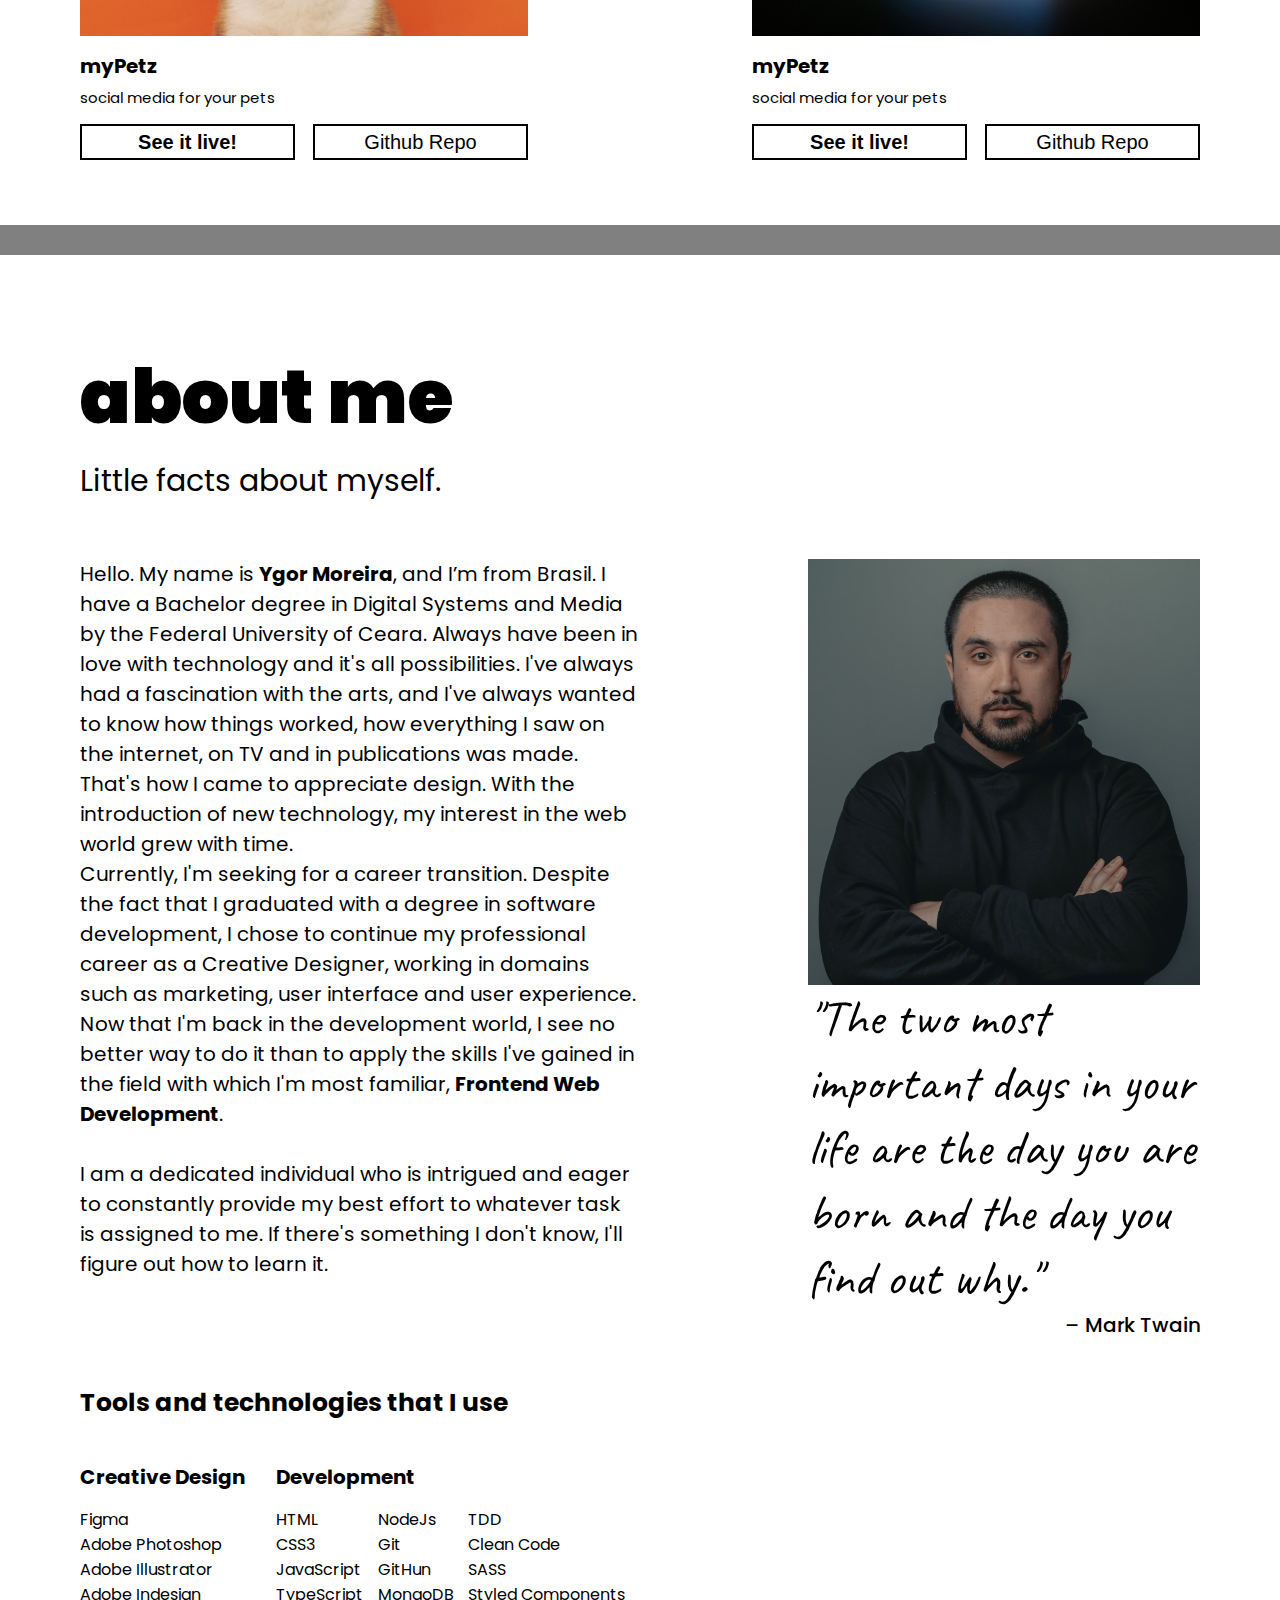
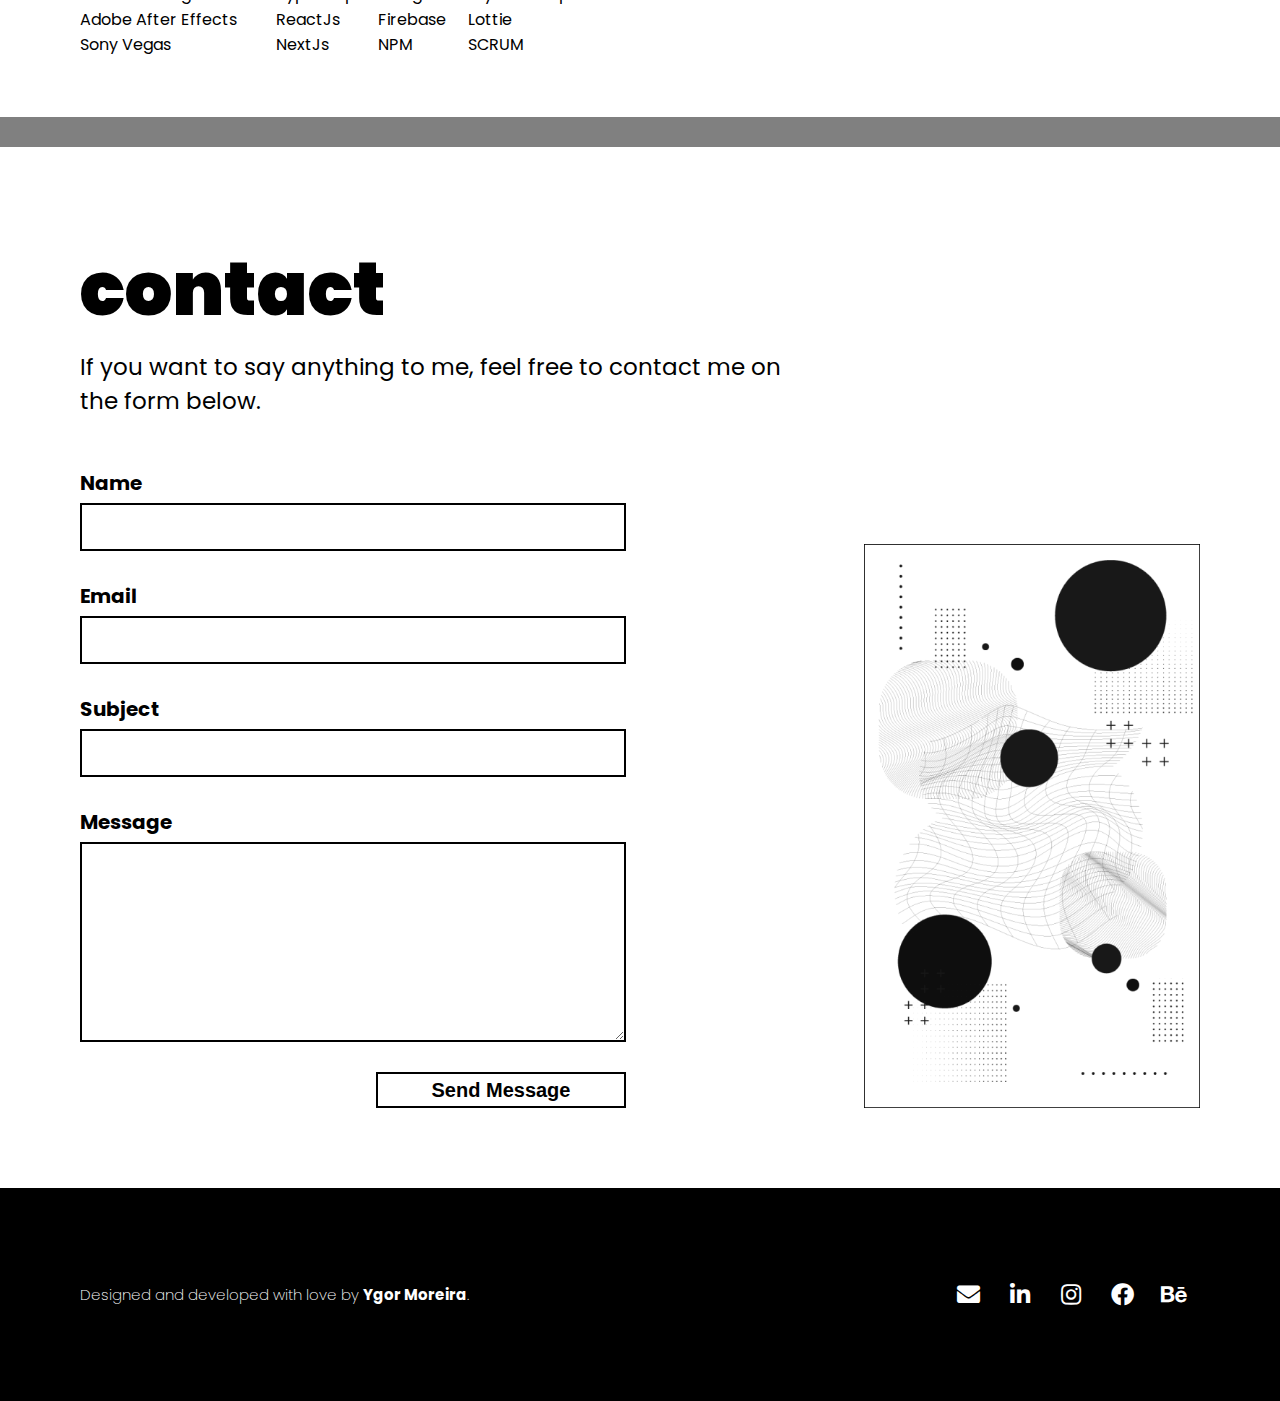
==== commit e3cca388: "body sections margin adding" ====
--- a/index.html
+++ b/index.html
@@ -18,44 +18,254 @@
         <link rel="stylesheet" href="styles.css/footer.css" />
     </head>
     <body>
-        
-        <div class="header">
-            <div class="logo">
-                <img src="images/logo.png" alt="logo">
-            </div>
-            <div class="links-wrapper">
-                <div class="links">
-                    <div class="projects">
-                        <a href="https://www.google.com/" target="_blank">PROJECTS</a>
-                    </div>
-                    <div class="about-me">
-                        <a href="https://www.google.com/" target="_blank">ABOUT ME</a>
-                    </div>
-                    <div class="contact">
-                        <a href="https://www.google.com/" target="_blank">CONTACT</a>
-                    </div>
-                    <div class="dark-mode">
-                        <a href="https://www.google.com/" target="_blank"><span class="material-symbols-outlined">dark_mode</span></a>
-                    </div>
-                </div>
-            </div>
+        <div class="body">
+            <div class="header">
+                <div class="logo">
+                    <img src="images/logo.png" alt="logo">
+                </div>
+                <div class="links-wrapper">
+                    <div class="links">
+                        <div class="projects">
+                            <a href="https://www.google.com/" target="_blank">PROJECTS</a>
+                        </div>
+                        <div class="about-me">
+                            <a href="https://www.google.com/" target="_blank">ABOUT ME</a>
+                        </div>
+                        <div class="contact">
+                            <a href="https://www.google.com/" target="_blank">CONTACT</a>
+                        </div>
+                        <div class="dark-mode">
+                            <a href="https://www.google.com/" target="_blank"><span class="material-symbols-outlined">dark_mode</span></a>
+                        </div>
+                    </div>
+                </div>
+            </div>
+
+            <div class="home">
+                <div class="left-right-sides">
+                    <div class="left-side-container">
+                        <div class="hi-container">
+                            <div class="hi">
+                                <h3><span class="hi-900">Hi, I am Ygor Moreira.</span> Welcome to my portfolio.</h3>
+                            </div>
+                            <div class="designer-developer">
+                                <h2>Designer and Developer</h2>
+                            </div>
+                            <div class="passionate">
+                                <h3>Passionate about technology and it’s possibilities.</h3>
+                            </div>
+                        </div>
+                        <div class="social-media-icons">
+                            <div class="email">
+                                <a href="http://www.google.com/" target="_blank">
+                                    <i class="fas fa-envelope"></i>
+                                </a>
+                            </div>
+                            <div class="linkedin">
+                                <a href="https://www.linkedin.com/" target="_blank">
+                                    <i class="fab fa-linkedin-in"></i>
+                                </a>
+                            </div>
+                            <div class="instagram">
+                                <a href="https://www.instagram.com/" target="_blank">
+                                    <i class="fab fa-instagram"></i>
+                                </a>
+                            </div>
+                            <div class="facebook">
+                                <a href="https://www.facebook.com/" target="_blank">
+                                    <i class="fab fa-facebook"></i>
+                                </a>
+                            </div>
+                            <div class="behance">
+                                <a href="https://www.behance.net/" target="_blank">
+                                    <i class="fab fa-behance"></i>
+                                </a>
+                            </div>
+                        </div>
+                    </div>
+                    <div class="right-side-container">
+                        <div class="right-side-image">
+                            <img src="images/home-img1.png" alt="image">
+                        </div>
+                    </div>
+                </div>
+                <div class="mouse-scroll-container">
+                    <img src="images/scroll-mouse-icon1.png" alt="scroll">
+                </div>
+            </div>
+
+            <div class="projects-section">
+                <div class="my-projects-title-descrip">
+                    <div class="my-projetcs"><h1>my projects</h1></div>
+                    <div class="my-projetcs-descrip"><h2>A collection of my recent works</h2></div>
+                </div>
+                <div class="projects-tabs">
+                    <div class="dog-project">
+                        <div class="dog-photo">
+                            <img src="images/dog-photo.png" alt="thumb">
+                        </div>
+                        <div class="dog-title-descrip">
+                            <div class="dog-title"><h3>myPetz</h3></div>
+                            <div class="dog-descrip"><h6>social media for your pets</h6></div>
+                        </div>
+                        <div class="dog-buttons">
+                            <div class="see-it-live-button">
+                                <button>
+                                    <a href="http://www.google.com" target="_blank">See it live!</a>
+                                </button>
+                            </div>
+                            <div class="Github-repo">
+                                <button>
+                                    <a href="http://www.google.com" target="_blank">Github Repo</a>
+                                </button>
+                            </div>
+                        </div>
+                    </div>
+                    <div class="laptop-project">
+                        <div class="laptop-photo">
+                            <img src="images/laptop-photo.png" alt="thumb">
+                        </div>
+                        <div class="laptop-title-descrip">
+                            <div class="laptop-title"><h3>myPetz</h3></div>
+                            <div class="laptop-descrip"><h6>social media for your pets</h6></div>
+                        </div>
+                        <div class="laptop-buttons">
+                            <div class="see-it-live-button">
+                                <button>
+                                    <a href="http://www.google.com" target="_blank">See it live!</a>
+                                </button>
+                            </div>
+                            <div class="Github-repo">
+                                <button>
+                                    <a href="http://www.google.com" target="_blank">Github Repo</a>
+                                </button>
+                            </div>
+                        </div>
+                    </div>
+                </div>
+            </div>
+
+            <div class="about-me-section">
+                <div class="title-descrip">
+                    <div class="about-me-title">
+                        <h1>about me</h1>
+                    </div>
+                    <div class="about-me-descrip">
+                        <h2>Little facts about myself.</h2>
+                    </div>
+                </div>
+                <div class="paragraph-photo-others">
+                    <div class="paragraph-column">
+                        <div class="about-me-paragraph">
+                            <p>Hello. My name is <span class="weight-700">Ygor Moreira</span>, and I’m from Brasil. I have a Bachelor degree in Digital Systems and Media by the Federal University of Ceara. Always have been in love with technology and it's all possibilities. I've always had a fascination with the arts, and I've always wanted to know how things worked, how everything I saw on the internet, on TV and in publications was made. That's how I came to appreciate design. With the introduction of new technology, my interest in the web world grew with time.<br>
+                                Currently, I'm seeking for a career transition. Despite the fact that I graduated with a degree in software development, I chose to continue my professional career as a Creative Designer, working in domains such as marketing, user interface and user experience. Now that I'm back in the development world, I see no better way to do it than to apply the skills I've gained in the field with which I'm most familiar, <span class="weight-700">Frontend Web Development</span>.<br>
+                                <br>I am a dedicated individual who is intrigued and eager to constantly provide my best effort to whatever task is assigned to me. If there's something I don't know, I'll figure out how to learn it.
+                            </p>
+                        </div>
+                        <div class="tools-tech">
+                            <div class="tools-tech-title">
+                                <h4>Tools and technologies that I use</h4>
+                            </div>
+                            <div class="creative-development-container">
+                                <div class="creative-design">
+                                    <div class="creative-design-title">
+                                        <h3>Creative Design</h3>
+                                    </div>
+                                    <div class="creative-design-items">
+                                        <div>Figma</div>    
+                                        <div>Adobe Photoshop</div>    
+                                        <div>Adobe Illustrator</div>
+                                        <div>Adobe Indesign</div>
+                                        <div>Adobe After Effects</div>
+                                        <div>Sony Vegas</div>
+                                    </div>
+                                </div>
+                                <div class="development">
+                                    <div class="development-title">
+                                        <h3>Development</h3>
+                                    </div>
+                                    <div class="development-items">
+                                        <div>HTML</div>
+                                        <div>CSS3</div>
+                                        <div>JavaScript</div>
+                                        <div>TypeScript</div>
+                                        <div>ReactJs</div>
+                                        <div>NextJs</div>
+                                        <div>NodeJs</div>
+                                        <div>Git</div>
+                                        <div>GitHun</div>
+                                        <div>MongoDB</div>
+                                        <div>Firebase</div>
+                                        <div>NPM</div>
+                                        <div>TDD</div>
+                                        <div>Clean Code</div>
+                                        <div>SASS</div>
+                                        <div>Styled Components</div>
+                                        <div>Lottie</div>
+                                        <div>SCRUM</div>
+                                    </div>
+                                </div>
+                            </div>
+                        </div>
+                    </div>
+                    <div class="photo-column">
+                        <div class="personal-photo">
+                            <img src="images/personal-photo.png" alt="photo">
+                        </div>
+                        <div class="quote">
+                            "The two most important days in your life are the day you are born and the day you find out why."
+                        </div>
+                        <div class="quote-signature">
+                            – Mark Twain
+                        </div>
+                    </div>  
+                </div>
+            </div>
+
+            <div class="contact-section">
+                <div class="entry-column">
+                    <div class="contact-title">
+                        <h1>contact</h1>
+                    </div>
+                    <div class="contact-description">
+                        <h2>If you want to say anything to me, feel free to contact me on the form below.</h2>
+                    </div>
+                    <div class="contact-data-entry-container">
+                        <div class="entry">
+                            <label for="name">Name</label>
+                            <input type="text" class="name">
+                        </div>
+                        <div class="entry">
+                            <label for="email">Email</label>
+                            <input type="email" class="email">
+                        </div>
+                        <div class="entry">
+                            <label for="subject">Subject</label>
+                            <input type="text" class="subject">
+                        </div>
+                        <div class="entry">
+                            <label for="message">Message</label>
+                            <textarea type="text" class="message"></textarea>
+                        </div>
+                        <div class="submit-button">
+                            <button>Send Message</button>
+                        </div>
+                    </div>
+                </div>
+                <div class="vector-column">
+                    <div class="vector-container">
+                        <img src="images/contact-image-1.png" alt="vector">
+                    </div>
+                </div>
+            </div>
+
         </div>
-
-        <div class="home">
-            <div class="left-right-sides">
-                <div class="left-side-container">
-                    <div class="hi-container">
-                        <div class="hi">
-                            <h3><span class="hi-900">Hi, I am Ygor Moreira.</span> Welcome to my portfolio.</h3>
-                        </div>
-                        <div class="designer-developer">
-                            <h2>Designer and Developer</h2>
-                        </div>
-                        <div class="passionate">
-                            <h3>Passionate about technology and it’s possibilities.</h3>
-                        </div>
-                    </div>
-                    <div class="social-media-icons">
+            <div class="footer">
+                <div class="footer-container">
+                    <div class="designed-by">
+                        <p>Designed and developed with love by <span class="weight-700">Ygor Moreira</span>. </p>
+                    </div>
+                    <div class="social-media">
                         <div class="email">
                             <a href="http://www.google.com/" target="_blank">
                                 <i class="fas fa-envelope"></i>
@@ -83,215 +293,7 @@
                         </div>
                     </div>
                 </div>
-                <div class="right-side-container">
-                    <div class="right-side-image">
-                        <img src="images/home-img1.png" alt="image">
-                    </div>
-                </div>
-            </div>
-            <div class="mouse-scroll-container">
-                <img src="images/scroll-mouse-icon1.png" alt="scroll">
-            </div>
-        </div>
-
-        <div class="projects-section">
-            <div class="my-projects-title-descrip">
-                <div class="my-projetcs"><h1>my projects</h1></div>
-                <div class="my-projetcs-descrip"><h2>A collection of my recent works</h2></div>
-            </div>
-            <div class="projects-tabs">
-                <div class="dog-project">
-                    <div class="dog-photo">
-                        <img src="images/dog-photo.png" alt="thumb">
-                    </div>
-                    <div class="dog-title-descrip">
-                        <div class="dog-title"><h3>myPetz</h3></div>
-                        <div class="dog-descrip"><h6>social media for your pets</h6></div>
-                    </div>
-                    <div class="dog-buttons">
-                        <div class="see-it-live-button">
-                            <button>
-                                <a href="http://www.google.com" target="_blank">See it live!</a>
-                            </button>
-                        </div>
-                        <div class="Github-repo">
-                            <button>
-                                <a href="http://www.google.com" target="_blank">Github Repo</a>
-                            </button>
-                        </div>
-                    </div>
-                </div>
-                <div class="laptop-project">
-                    <div class="laptop-photo">
-                        <img src="images/laptop-photo.png" alt="thumb">
-                    </div>
-                    <div class="laptop-title-descrip">
-                        <div class="laptop-title"><h3>myPetz</h3></div>
-                        <div class="laptop-descrip"><h6>social media for your pets</h6></div>
-                    </div>
-                    <div class="laptop-buttons">
-                        <div class="see-it-live-button">
-                            <button>
-                                <a href="http://www.google.com" target="_blank">See it live!</a>
-                            </button>
-                        </div>
-                        <div class="Github-repo">
-                            <button>
-                                <a href="http://www.google.com" target="_blank">Github Repo</a>
-                            </button>
-                        </div>
-                    </div>
-                </div>
-            </div>
-        </div>
-
-        <div class="about-me-section">
-            <div class="title-descrip">
-                <div class="about-me-title">
-                    <h1>about me</h1>
-                </div>
-                <div class="about-me-descrip">
-                    <h2>Little facts about myself.</h2>
-                </div>
-            </div>
-            <div class="paragraph-photo-others">
-                <div class="paragraph-column">
-                    <div class="about-me-paragraph">
-                        <p>Hello. My name is <span class="weight-700">Ygor Moreira</span>, and I’m from Brasil. I have a Bachelor degree in Digital Systems and Media by the Federal University of Ceara. Always have been in love with technology and it's all possibilities. I've always had a fascination with the arts, and I've always wanted to know how things worked, how everything I saw on the internet, on TV and in publications was made. That's how I came to appreciate design. With the introduction of new technology, my interest in the web world grew with time.<br>
-                            Currently, I'm seeking for a career transition. Despite the fact that I graduated with a degree in software development, I chose to continue my professional career as a Creative Designer, working in domains such as marketing, user interface and user experience. Now that I'm back in the development world, I see no better way to do it than to apply the skills I've gained in the field with which I'm most familiar, <span class="weight-700">Frontend Web Development</span>.<br>
-                            <br>I am a dedicated individual who is intrigued and eager to constantly provide my best effort to whatever task is assigned to me. If there's something I don't know, I'll figure out how to learn it.
-                        </p>
-                    </div>
-                    <div class="tools-tech">
-                        <div class="tools-tech-title">
-                            <h4>Tools and technologies that I use</h4>
-                        </div>
-                        <div class="creative-development-container">
-                            <div class="creative-design">
-                                <div class="creative-design-title">
-                                    <h3>Creative Design</h3>
-                                </div>
-                                <div class="creative-design-items">
-                                    <div>Figma</div>    
-                                    <div>Adobe Photoshop</div>    
-                                    <div>Adobe Illustrator</div>
-                                    <div>Adobe Indesign</div>
-                                    <div>Adobe After Effects</div>
-                                    <div>Sony Vegas</div>
-                                </div>
-                            </div>
-                            <div class="development">
-                                <div class="development-title">
-                                    <h3>Development</h3>
-                                </div>
-                                <div class="development-items">
-                                    <div>HTML</div>
-                                    <div>CSS3</div>
-                                    <div>JavaScript</div>
-                                    <div>TypeScript</div>
-                                    <div>ReactJs</div>
-                                    <div>NextJs</div>
-                                    <div>NodeJs</div>
-                                    <div>Git</div>
-                                    <div>GitHun</div>
-                                    <div>MongoDB</div>
-                                    <div>Firebase</div>
-                                    <div>NPM</div>
-                                    <div>TDD</div>
-                                    <div>Clean Code</div>
-                                    <div>SASS</div>
-                                    <div>Styled Components</div>
-                                    <div>Lottie</div>
-                                    <div>SCRUM</div>
-                                </div>
-                            </div>
-                        </div>
-                    </div>
-                </div>
-                <div class="photo-column">
-                    <div class="personal-photo">
-                        <img src="images/personal-photo.png" alt="photo">
-                    </div>
-                    <div class="quote">
-                        "The two most important days in your life are the day you are born and the day you find out why."
-                    </div>
-                    <div class="quote-signature">
-                        – Mark Twain
-                    </div>
-                </div>  
-            </div>
-        </div>
-
-        <div class="contact-section">
-            <div class="entry-column">
-                <div class="contact-title">
-                    <h1>contact</h1>
-                </div>
-                <div class="contact-description">
-                    <h2>If you want to say anything to me, feel free to contact me on the form below.</h2>
-                </div>
-                <div class="contact-data-entry-container">
-                    <div class="entry">
-                        <label for="name">Name</label>
-                        <input type="text" class="name">
-                    </div>
-                    <div class="entry">
-                        <label for="email">Email</label>
-                        <input type="email" class="email">
-                    </div>
-                    <div class="entry">
-                        <label for="subject">Subject</label>
-                        <input type="text" class="subject">
-                    </div>
-                    <div class="entry">
-                        <label for="message">Message</label>
-                        <textarea type="text" class="message"></textarea>
-                    </div>
-                    <div class="submit-button">
-                        <button>Send Message</button>
-                    </div>
-                </div>
-            </div>
-            <div class="vector-column">
-                <div class="vector-container">
-                    <img src="images/contact-image-1.png" alt="vector">
-                </div>
-            </div>
-        </div>
-
-        <div class="footer">
-            <div class="footer-container">
-                <div class="designed-by">
-                    <p>Designed and developed with love by <span class="weight-700">Ygor Moreira</span>. </p>
-                </div>
-                <div class="social-media">
-                    <div class="email">
-                        <a href="http://www.google.com/" target="_blank">
-                            <i class="fas fa-envelope"></i>
-                        </a>
-                    </div>
-                    <div class="linkedin">
-                        <a href="https://www.linkedin.com/" target="_blank">
-                            <i class="fab fa-linkedin-in"></i>
-                        </a>
-                    </div>
-                    <div class="instagram">
-                        <a href="https://www.instagram.com/" target="_blank">
-                            <i class="fab fa-instagram"></i>
-                        </a>
-                    </div>
-                    <div class="facebook">
-                        <a href="https://www.facebook.com/" target="_blank">
-                            <i class="fab fa-facebook"></i>
-                        </a>
-                    </div>
-                    <div class="behance">
-                        <a href="https://www.behance.net/" target="_blank">
-                            <i class="fab fa-behance"></i>
-                        </a>
-                    </div>
-                </div>
-            </div>
-        </div>
+            </div>
+        
     </body>
 </html>--- a/styles.css/common.css
+++ b/styles.css/common.css
@@ -1,6 +1,13 @@
 body {
     font-family: 'Poppins', sans-serif;
     margin: 0px;
+}
+
+.body {
+    background-color: gray;
+    display: flex;
+    flex-direction: column;
+    gap: 30px;
 }
 
 h1 {
--- a/styles.css/projects-section.css
+++ b/styles.css/projects-section.css
@@ -1,7 +1,8 @@
 .projects-section {
     display: flex;
     flex-direction: column;
-    padding: 80px 80px;
+    padding: 80px 80px 0px 80px;
+    background-color:  var(--white-color);
 }
 
 .my-projects-title-descrip {
--- a/styles.css/about-me-section.css
+++ b/styles.css/about-me-section.css
@@ -1,7 +1,8 @@
 .about-me-section {
     display: flex;
     flex-direction: column;
-    padding: 0px 80px;
+    padding: 80px 80px 0px 80px;
+    background-color:  var(--white-color);
 }
 
 .about-me-section h2{
@@ -13,7 +14,7 @@
 .about-me-section > .paragraph-photo-others{
     display: flex;
     justify-content: space-between;
-    padding: 50px 0px;
+    padding-top: 50px;
 }
 
 /* ---------- paragraph-column styles ---------- */
--- a/styles.css/contact.css
+++ b/styles.css/contact.css
@@ -1,7 +1,8 @@
 .contact-section {
-    padding: 0px 80px 80px 80px;
+    padding: 80px 80px 80px 80px;
     display: flex;
-    justify-content: space-between
+    justify-content: space-between;
+    background-color:  var(--white-color);
 }
 
 .contact-section > .vector-column {
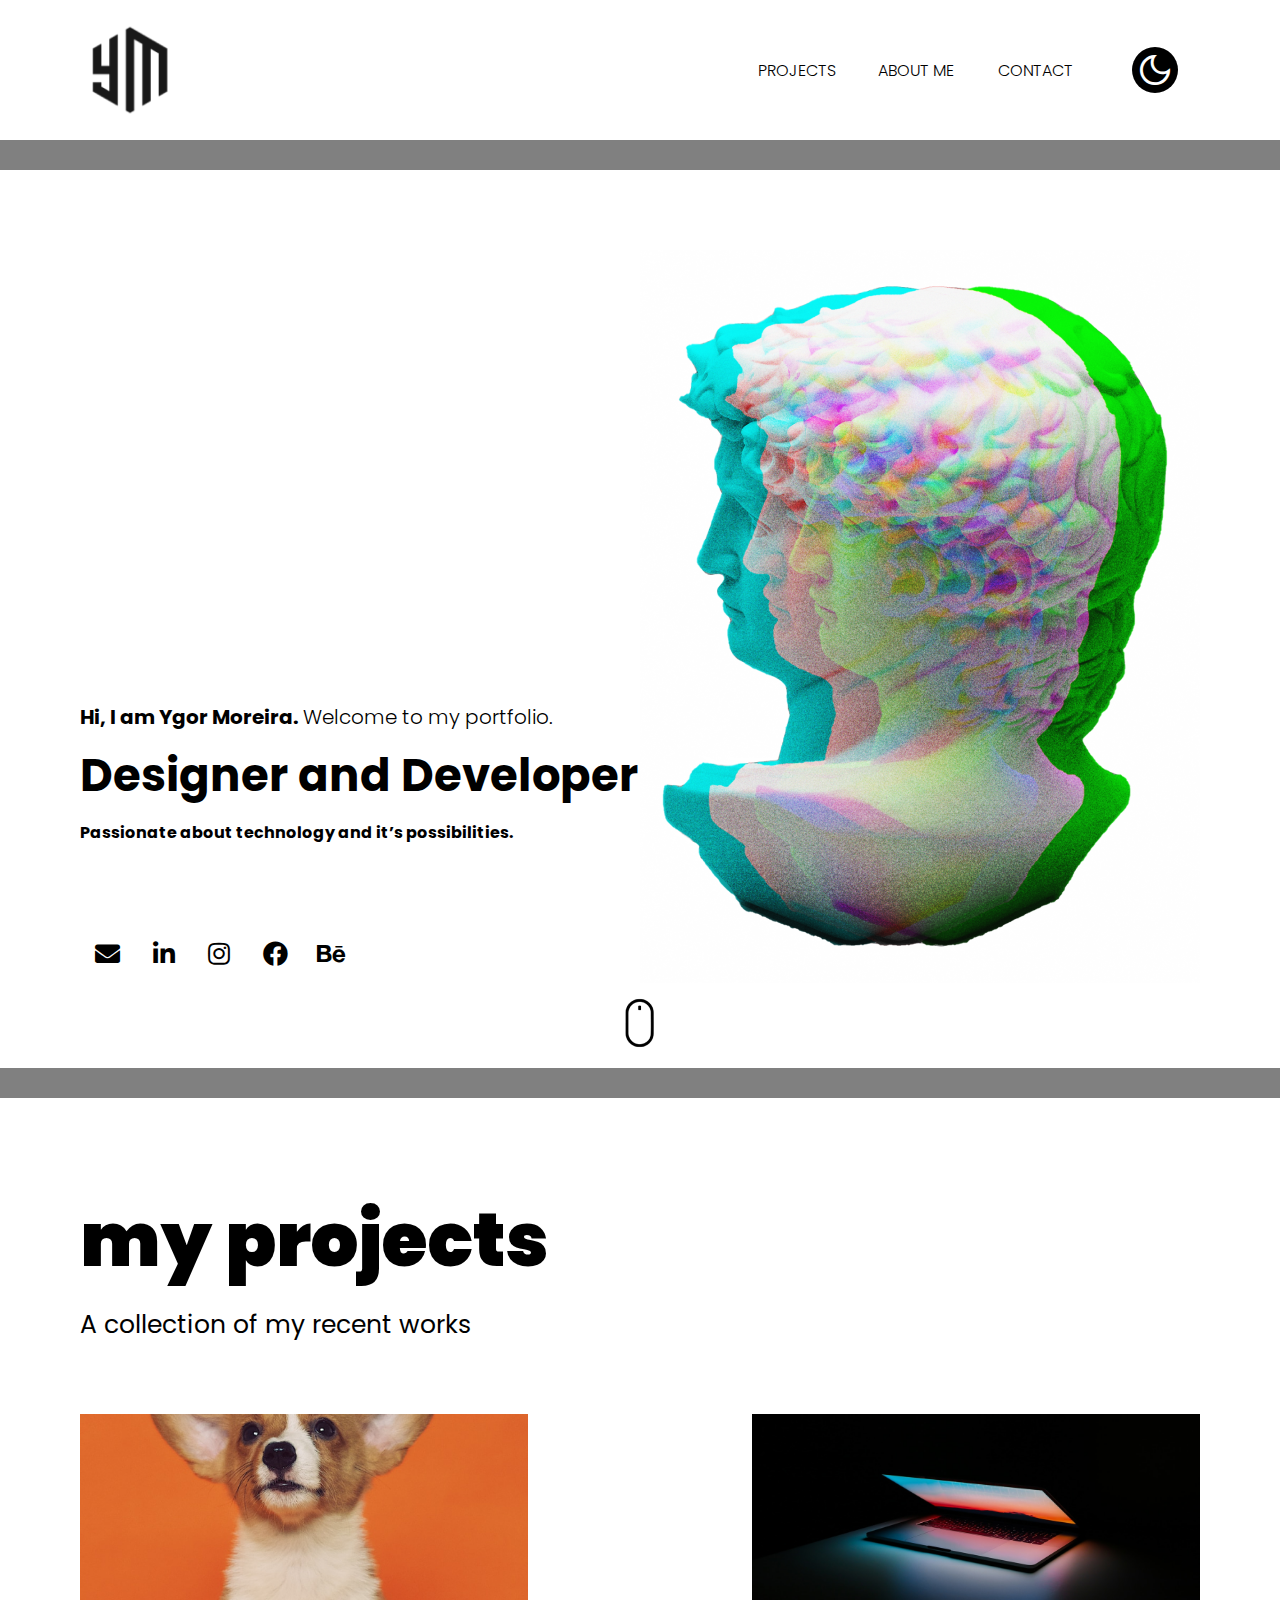
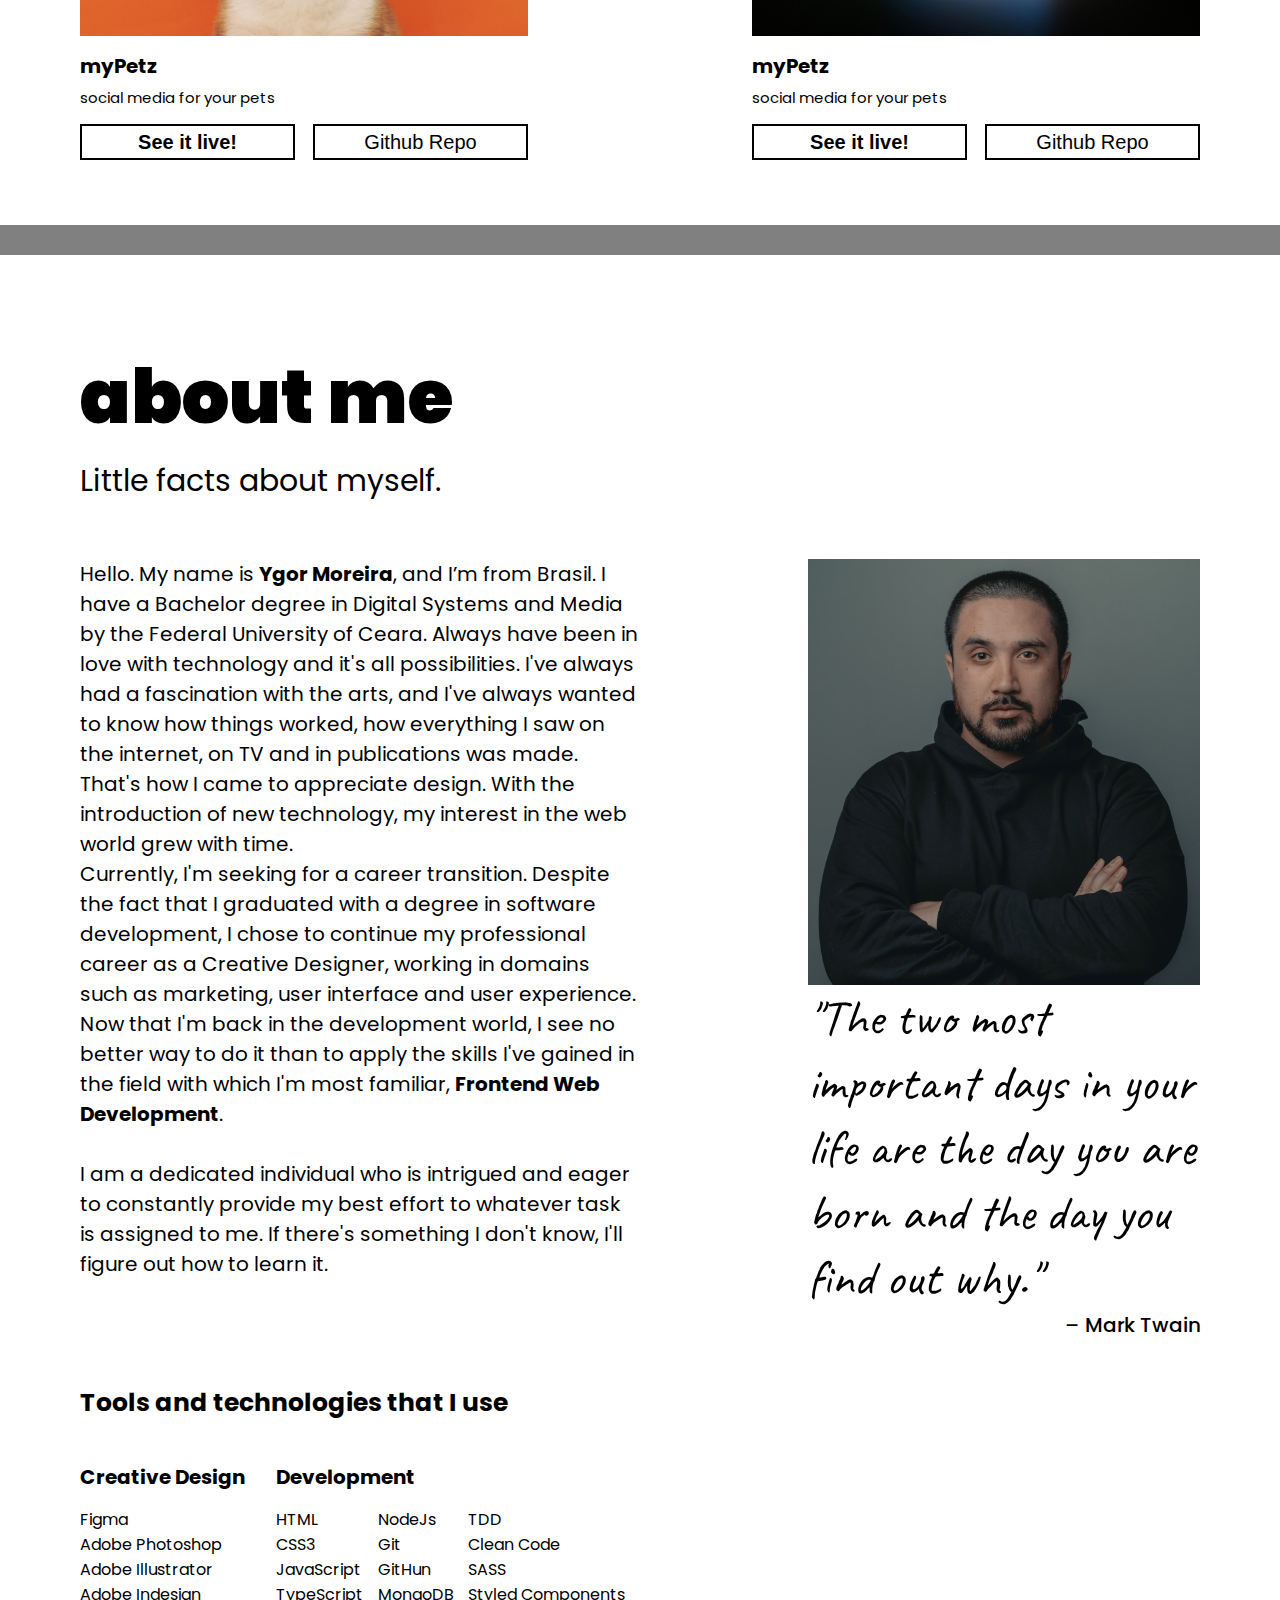
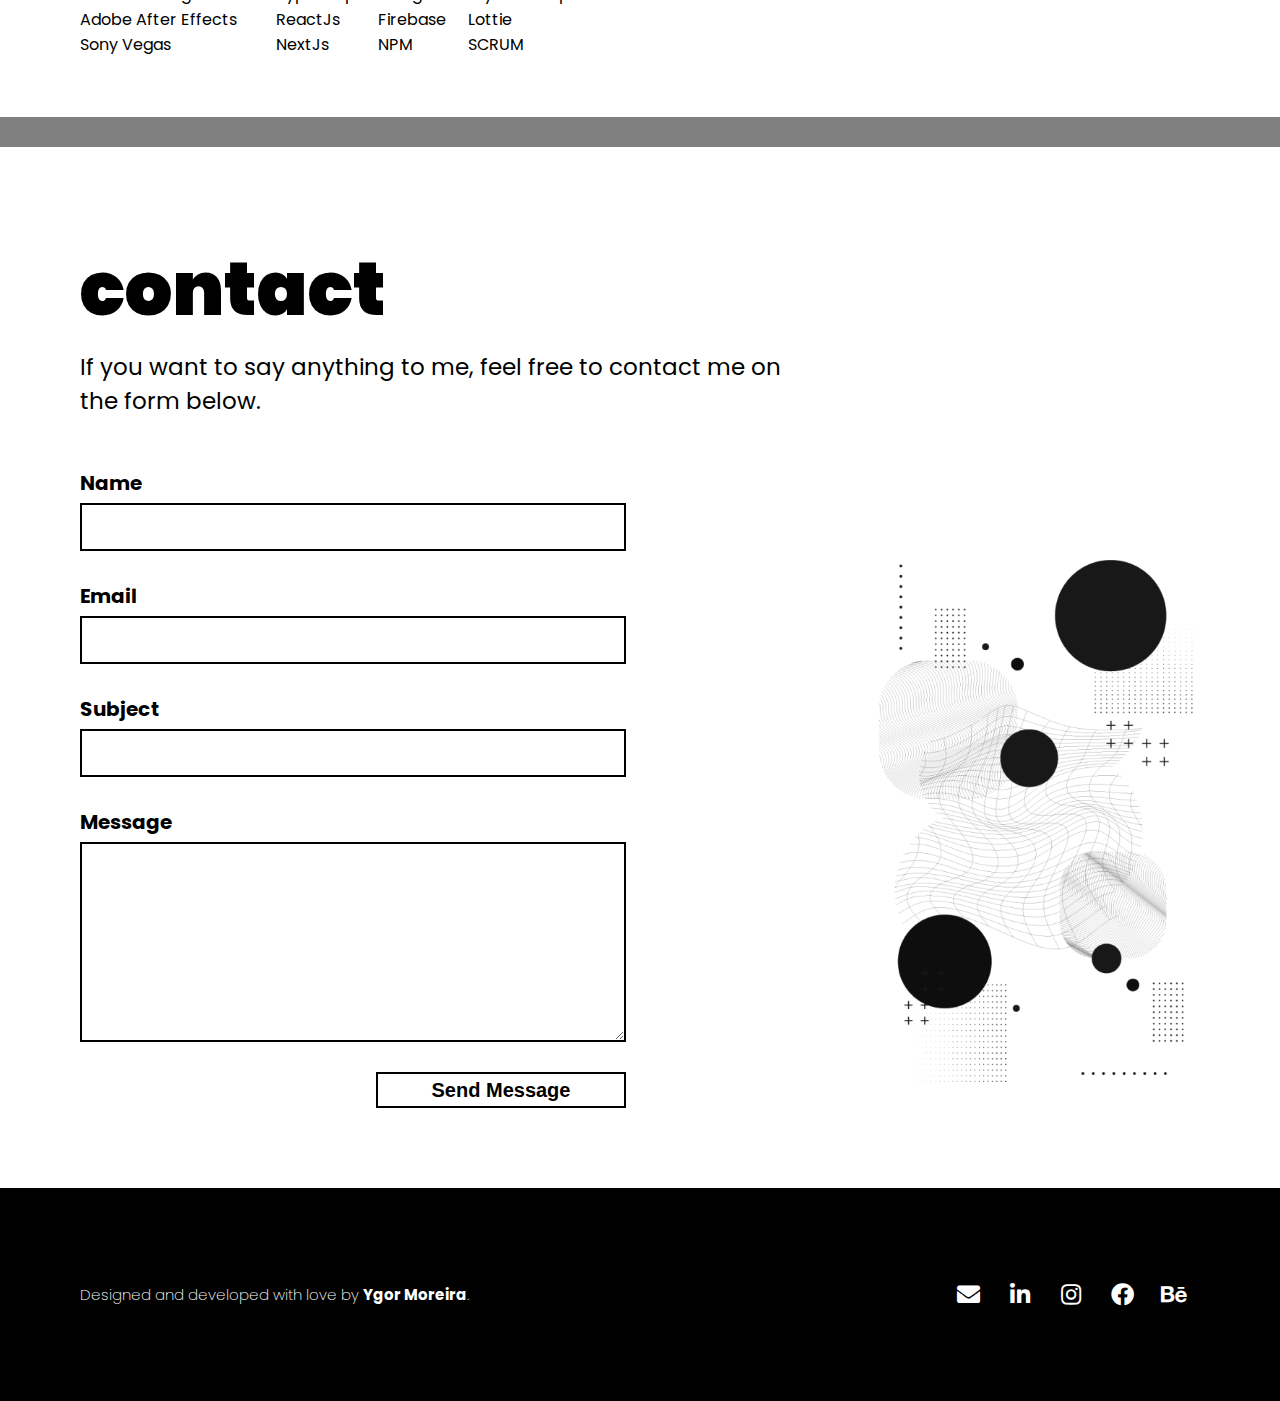
==== commit b3ae69e2: "after darkmode" ====
--- a/index.html
+++ b/index.html
@@ -34,8 +34,21 @@
                         <div class="contact">
                             <a href="https://www.google.com/" target="_blank">CONTACT</a>
                         </div>
-                        <div class="dark-mode">
-                            <a href="https://www.google.com/" target="_blank"><span class="material-symbols-outlined">dark_mode</span></a>
+                        <div class="darkmode">
+                                <span class="material-symbols-outlined" onclick="darkMode()">dark_mode
+                                    <script>
+                                        function darkMode() {
+                                          var element = document.body;
+                                          let theme = element.getAttribute("theme");
+                                          if (theme === "dark") {
+                                            element.setAttribute("theme", "light");
+                                          }
+                                          else {
+                                            element.setAttribute("theme", "dark");
+                                          }
+                                        }
+                                    </script>
+                                </span>
                         </div>
                     </div>
                 </div>
--- a/styles.css/common.css
+++ b/styles.css/common.css
@@ -8,34 +8,40 @@
     display: flex;
     flex-direction: column;
     gap: 30px;
+    color: var(--black-color);
 }
 
 h1 {
     font-size: 75px;
     font-weight: 900;
     margin: 5px 0px;
+    color: var(--black-color);
 }
 
 h2 {
     font-size: 45px ;
     font-weight: 700 ;
     margin: 5px 0px;
+    color: var(--black-color);
 }
 
 h3 {
     font-size: 20px;
     font-weight: 700;
     margin: 5px 0px;
+    color: var(--black-color);
 }
 
 h4 {
     font-size: 25px;
     font-weight: 700;
     margin: 5px 0px;
+    color: var(--black-color);
 }
 
 h6 {
     font-size: 15px;
     font-weight: 400;
     margin: 5px 0px;
+    color: var(--black-color);
 }
--- a/styles.css/header.css
+++ b/styles.css/header.css
@@ -9,12 +9,12 @@
     display: flex;
     justify-content: center;
     align-items: center;
-
 }
 
 .header > .logo img {
     width: 100px;
     height: auto;
+    filter: var(--c-img-filter);
 }
 
 .header > .links-wrapper  {
@@ -53,11 +53,25 @@
     font-weight: 600;
 }
 
-.header > .links-wrapper > .links > .dark-mode  span{
+.header > .links-wrapper > .links > .darkmode span{
     width: fit-content !important;
     background-color: var(--black-color);
     color: var(--white-color);
     padding: 3px;
     font-size: 40px;
     border-radius: 50%;
+    transition: 0.2s;
+}
+
+.header > .links-wrapper > .links > .darkmode:hover{
+    text-decoration: none;
+}
+
+.header > .links-wrapper > .links > .darkmode span:hover{
+    width: fit-content !important;
+    background-color: var(--white-color);
+    color: var(--black-color);
+    padding: 3px;
+    font-size: 40px;
+    border-radius: 50%;
 }--- a/styles.css/color-schema.css
+++ b/styles.css/color-schema.css
@@ -1,14 +1,17 @@
 :root {
     --white-color: white;
     --black-color: black;
+    --c-img-filter: invert(0%);
   }
 
   body[theme="light"] {
     --white-color: white;
     --black-color: black;
+    --c-img-filter: invert(0%);
   }
 
   body[theme="dark"] {
-    --white-color: black;
+    --white-color: rgb(47, 47, 47);
     --black-color: white;
+    --c-img-filter: invert(100%);
   }--- a/styles.css/home-section.css
+++ b/styles.css/home-section.css
@@ -84,6 +84,10 @@
     align-items: center;
 }
 
+.home > .mouse-scroll-container img {
+    filter: var(--c-img-filter);
+}
+
 /* ---------- right side image styles ---------- */
 
 .home > .left-right-sides > .right-side-container  {
--- a/styles.css/contact.css
+++ b/styles.css/contact.css
@@ -15,6 +15,7 @@
 .contact-section > .vector-column > .vector-container img{
     width: 100%;
     height: auto;
+    filter: var(--c-img-filter);
 }
 
 .contact-section > .entry-column {
@@ -68,6 +69,7 @@
     align-items: center;
     background-color: var(--white-color);
     border: 2px solid var(--black-color);
+    color: var(--black-color);
     font-size: 20px;
     font-weight: 700;
     width: 250px;
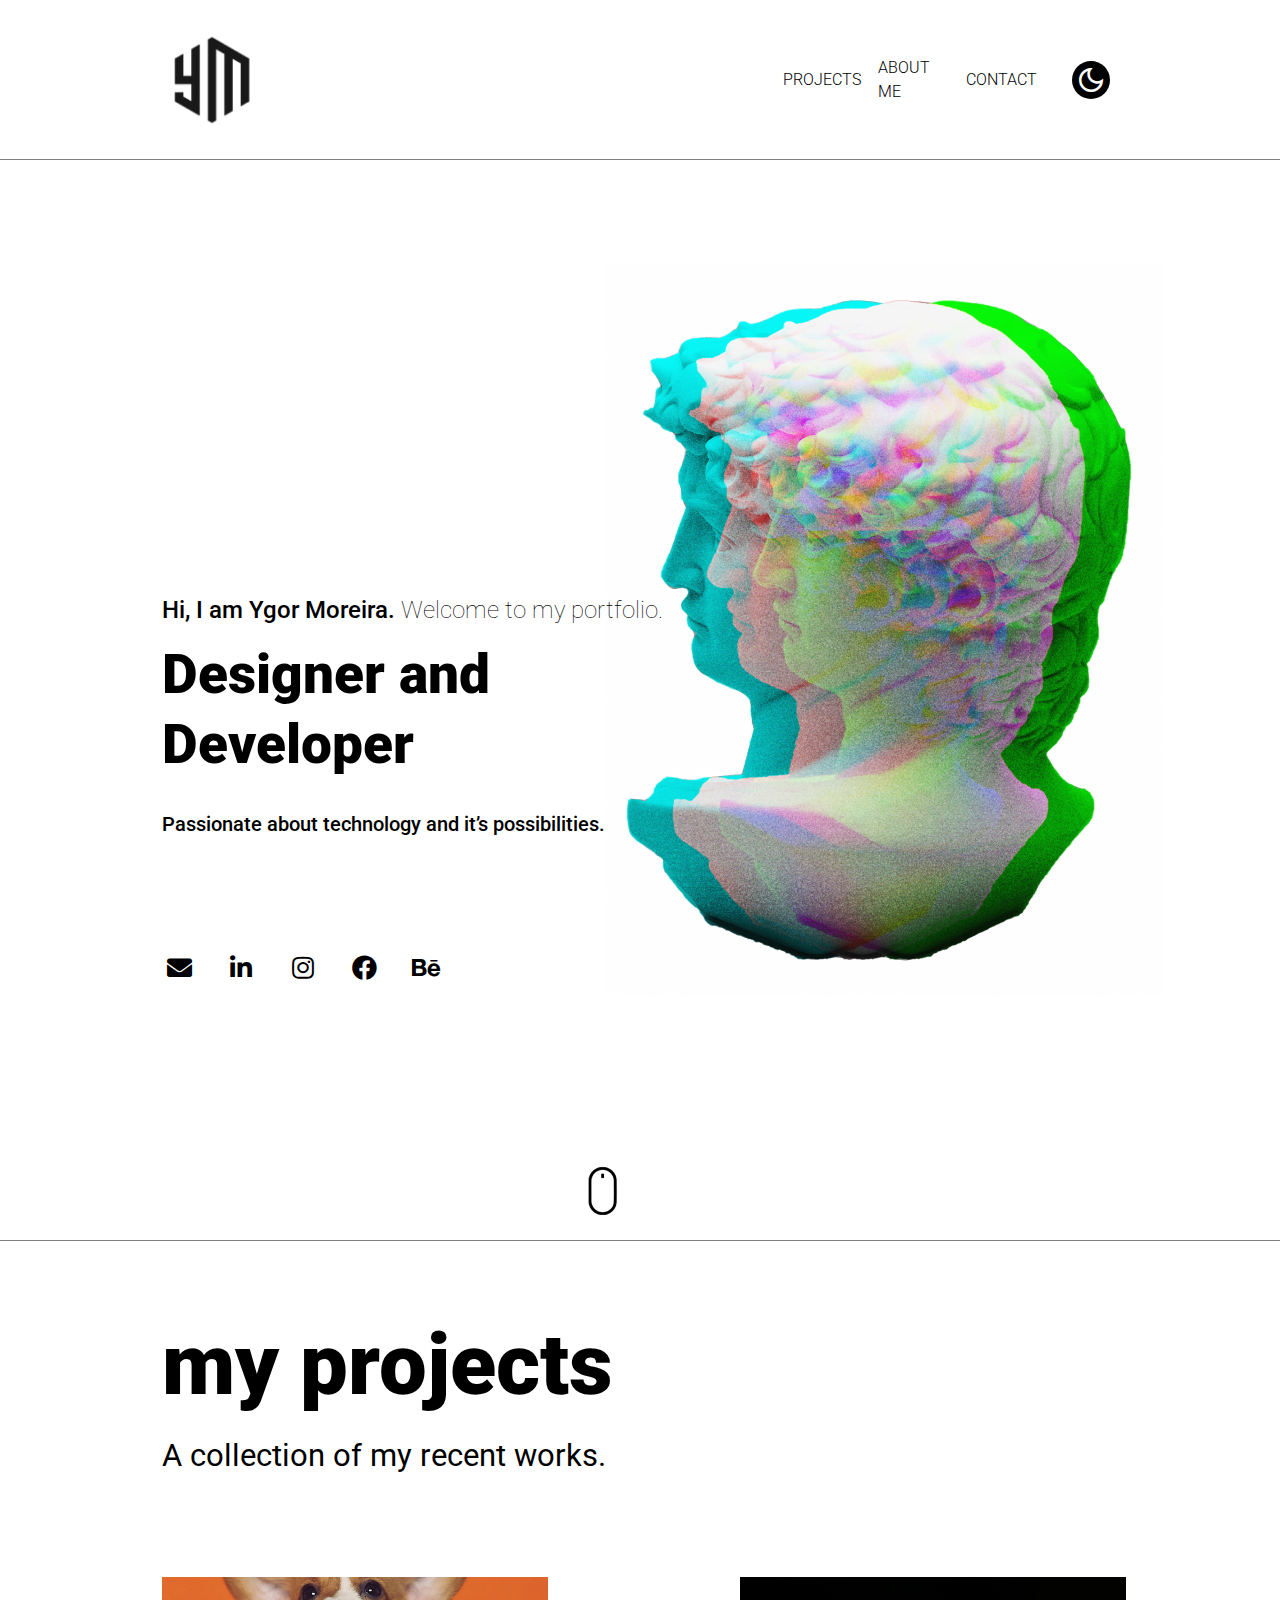
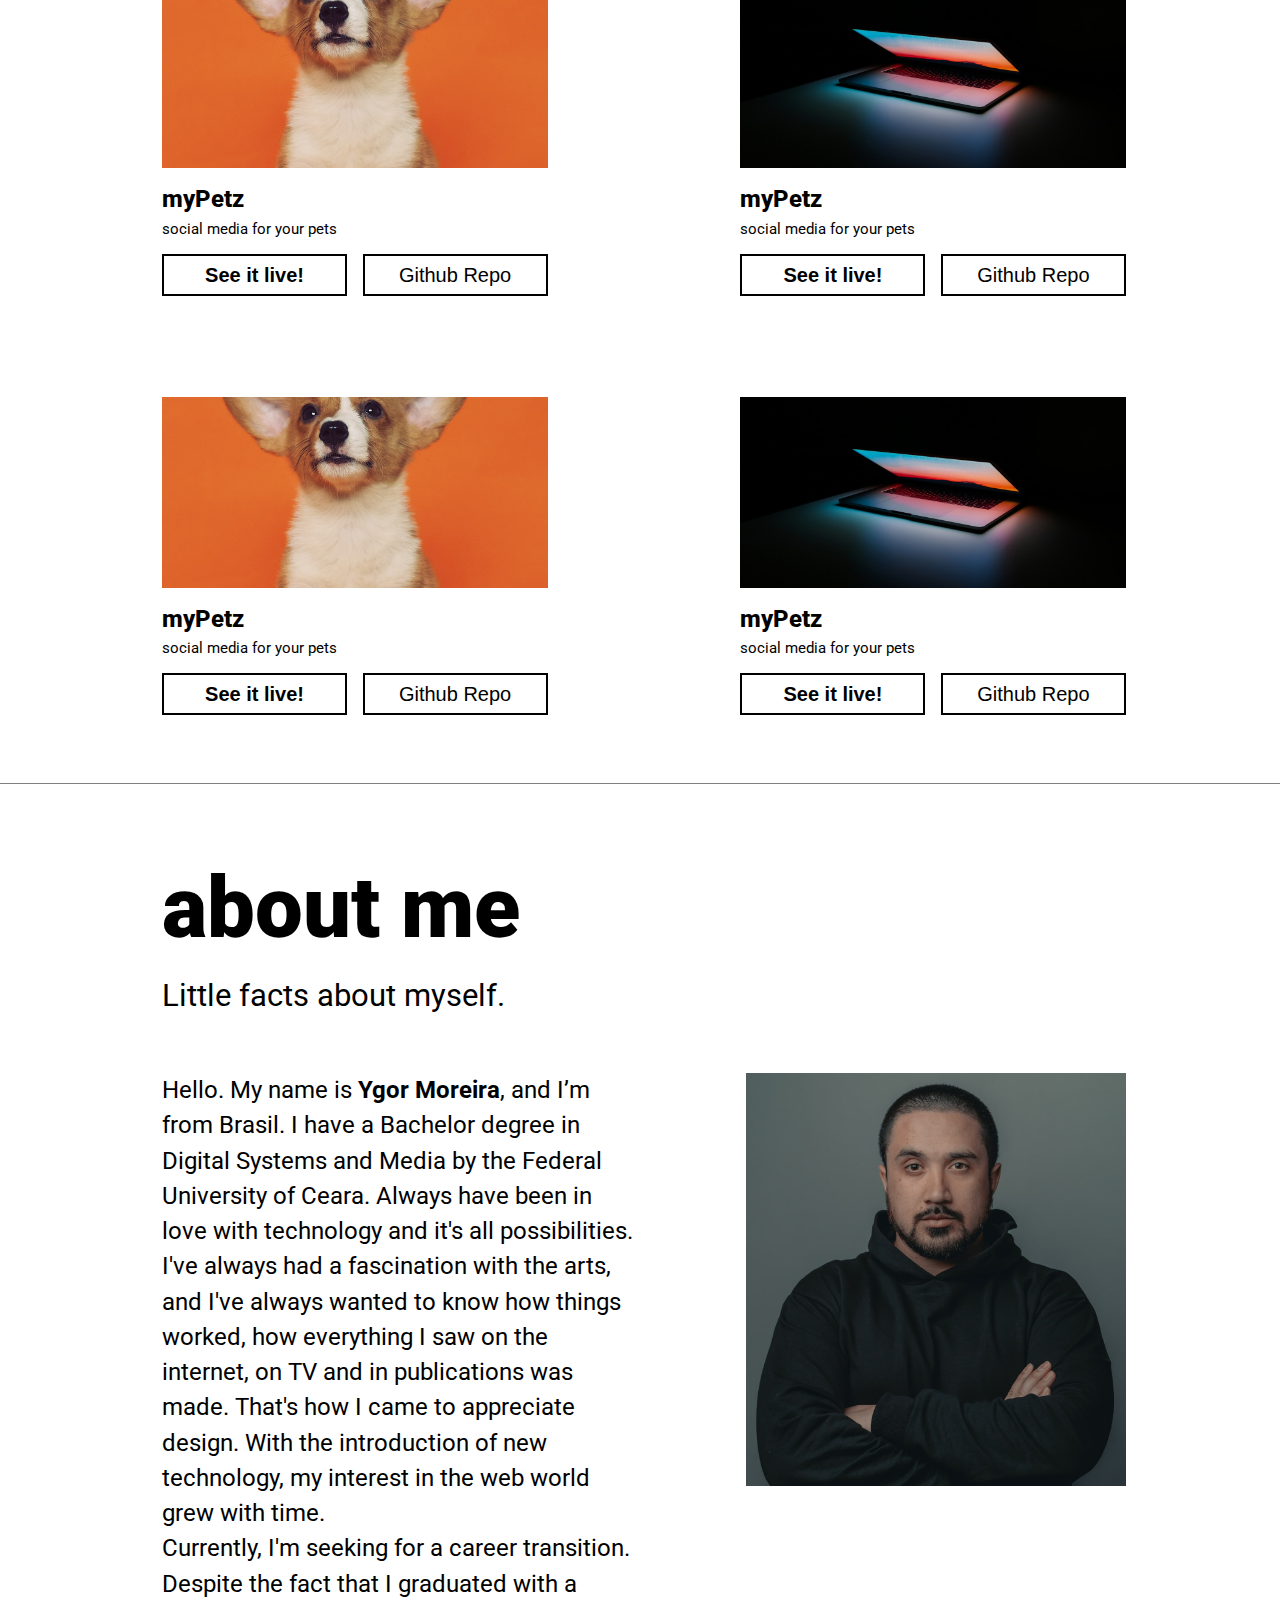
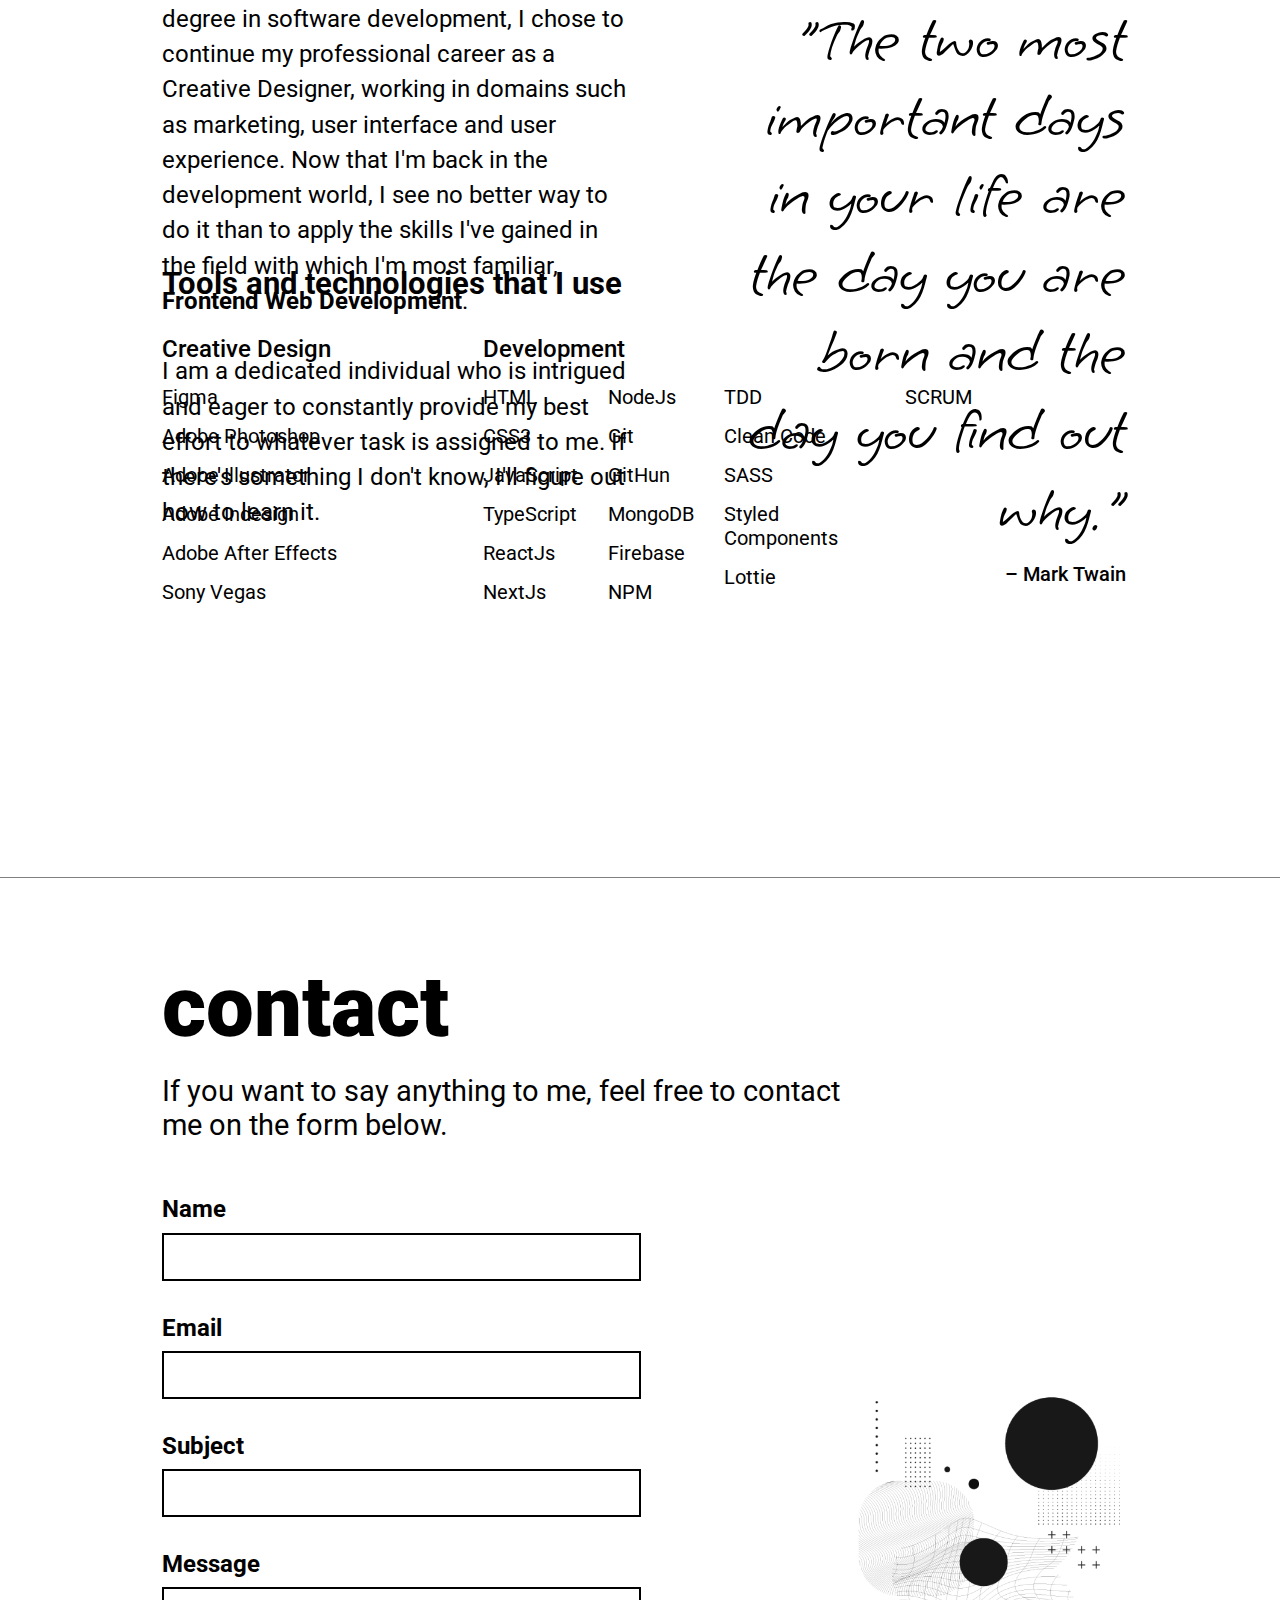
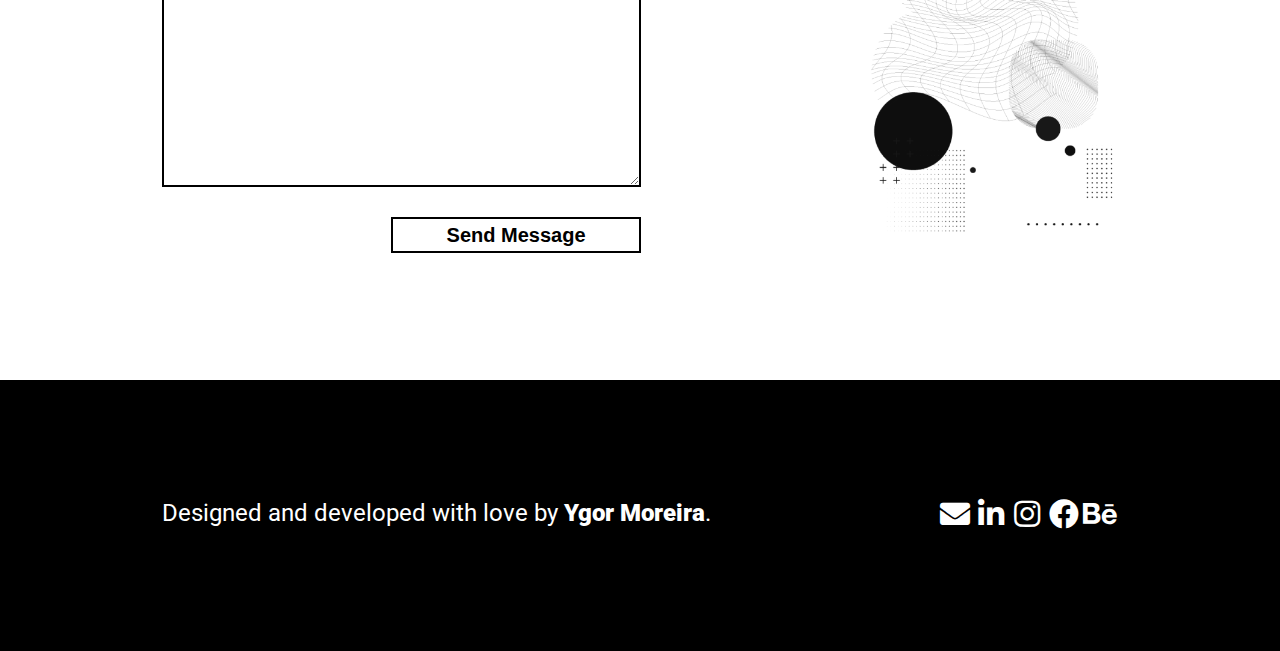
==== commit 08b92788: "QA adjustment without the correct heebo font" ====
--- a/index.html
+++ b/index.html
@@ -1,12 +1,35 @@
 <html>
     <head>
+        <meta content="Hi, I am Ygor Moreira. Welcome to my portfolio.
+        Designer and Developer">
         <link rel="stylesheet" href="https://fonts.googleapis.com/css2?family=Material+Symbols+Outlined:opsz,wght,FILL,GRAD@20..48,100..700,0..1,-50..200" />
         <link rel="preconnect" href="https://fonts.googleapis.com">
         <link rel="preconnect" href="https://fonts.gstatic.com" crossorigin>
-        <link href="https://fonts.googleapis.com/css2?family=Poppins:ital,wght@0,100;0,200;0,300;0,400;0,500;0,600;0,700;0,800;0,900;1,100;1,200;1,300;1,400;1,500;1,600;1,700;1,800;1,900&display=swap" rel="stylesheet">
+        <link rel="preconnect" href="https://fonts.googleapis.com">
+        <link rel="preconnect" href="https://fonts.gstatic.com" crossorigin>
+        <link href="https://fonts.googleapis.com/css2?family=Grape+Nuts&display=swap" rel="stylesheet">
+
+        <link rel="preconnect" href="https://fonts.googleapis.com">
+        <link rel="preconnect" href="https://fonts.gstatic.com" crossorigin>
+        <link href="https://fonts.googleapis.com/css2?family=Roboto:ital,wght@0,100;0,300;0,400;0,500;0,700;0,900;1,100;1,300;1,400;1,500;1,700;1,900&display=swap" rel="stylesheet">
+        
+        <!-- <link rel="preconnect" href="https://fonts.googleapis.com">
+        <link rel="preconnect" href="https://fonts.gstatic.com" crossorigin>
+        <link href="https://fonts.googleapis.com/css2?family=Barlow:ital,wght@0,100;0,200;0,300;0,400;0,500;0,600;0,700;0,800;0,900;1,100;1,200;1,300;1,400;1,500;1,600;1,700;1,800;1,900&display=swap" rel="stylesheet"> -->
+        <!-- <link href="https://fonts.googleapis.com/css2?family=Poppins:ital,wght@0,100;0,200;0,300;0,400;0,500;0,600;0,700;0,800;0,900;1,100;1,200;1,300;1,400;1,500;1,600;1,700;1,800;1,900&display=swap" rel="stylesheet">
         <link rel="preconnect" href="https://fonts.googleapis.com">
         <link rel="preconnect" href="https://fonts.gstatic.com" crossorigin>
         <link href="https://fonts.googleapis.com/css2?family=Caveat:wght@400;500;600;700&display=swap" rel="stylesheet">
+        <link rel="preconnect" href="https://fonts.googleapis.com">
+        <link rel="preconnect" href="https://fonts.gstatic.com" crossorigin>
+        <link href="https://fonts.googleapis.com/css2?family=Fira+Sans:ital,wght@0,100;0,200;0,300;0,400;0,500;0,600;0,700;0,800;0,900;1,100;1,200;1,300;1,400;1,500;1,600;1,700;1,800;1,900&display=swap" rel="stylesheet">
+        <link rel="preconnect" href="https://fonts.googleapis.com">
+        <link rel="preconnect" href="https://fonts.gstatic.com" crossorigin>
+        <link href="https://fonts.googleapis.com/css2?family=Cairo:wght@200;300;400;500;600;700;800;900&display=swap" rel="stylesheet">
+        <link rel="preconnect" href="https://fonts.googleapis.com">
+        <link rel="preconnect" href="https://fonts.gstatic.com" crossorigin>
+        <link href="https://fonts.googleapis.com/css2?family=Barlow:ital,wght@0,100;0,200;0,300;0,400;0,500;0,600;0,700;0,800;0,900;1,100;1,200;1,300;1,400;1,500;1,600;1,700;1,800;1,900&display=swap" rel="stylesheet"> -->
+
         <link rel="stylesheet" href="https://cdnjs.cloudflare.com/ajax/libs/font-awesome/5.15.4/css/all.min.css" integrity="sha512-1ycn6IcaQQ40/MKBW2W4Rhis/DbILU74C1vSrLJxCq57o941Ym01SwNsOMqvEBFlcgUa6xLiPY/NS5R+E6ztJQ==" crossorigin="anonymous" referrerpolicy="no-referrer" />
         <link rel="stylesheet" href="styles.css/common.css" />
         <link rel="stylesheet" href="styles.css/header.css" />
@@ -109,9 +132,54 @@
 
             <div class="projects-section">
                 <div class="my-projects-title-descrip">
-                    <div class="my-projetcs"><h1>my projects</h1></div>
-                    <div class="my-projetcs-descrip"><h2>A collection of my recent works</h2></div>
-                </div>
+                    <div class="my-projects"><h1>my projects</h1></div>
+                    <div class="my-projects-descrip"><h2>A collection of my recent works.</h2></div>
+                </div>
+                <div class="projects-tabs">
+                    <div class="dog-project">
+                        <div class="dog-photo">
+                            <img src="images/dog-photo.png" alt="thumb">
+                        </div>
+                        <div class="dog-title-descrip">
+                            <div class="dog-title"><h3>myPetz</h3></div>
+                            <div class="dog-descrip"><h6>social media for your pets</h6></div>
+                        </div>
+                        <div class="dog-buttons">
+                            <div class="see-it-live-button">
+                                <button>
+                                    <a href="http://www.google.com" target="_blank">See it live!</a>
+                                </button>
+                            </div>
+                            <div class="Github-repo">
+                                <button>
+                                    <a href="http://www.google.com" target="_blank">Github Repo</a>
+                                </button>
+                            </div>
+                        </div>
+                    </div>
+                    <div class="laptop-project">
+                        <div class="laptop-photo">
+                            <img src="images/laptop-photo.png" alt="thumb">
+                        </div>
+                        <div class="laptop-title-descrip">
+                            <div class="laptop-title"><h3>myPetz</h3></div>
+                            <div class="laptop-descrip"><h6>social media for your pets</h6></div>
+                        </div>
+                        <div class="laptop-buttons">
+                            <div class="see-it-live-button">
+                                <button>
+                                    <a href="http://www.google.com" target="_blank">See it live!</a>
+                                </button>
+                            </div>
+                            <div class="Github-repo">
+                                <button>
+                                    <a href="http://www.google.com" target="_blank">Github Repo</a>
+                                </button>
+                            </div>
+                        </div>
+                    </div>
+                </div>
+
                 <div class="projects-tabs">
                     <div class="dog-project">
                         <div class="dog-photo">
--- a/styles.css/common.css
+++ b/styles.css/common.css
@@ -1,5 +1,5 @@
 body {
-    font-family: 'Poppins', sans-serif;
+    font-family: 'Roboto', sans-serif;
     margin: 0px;
 }
 
@@ -7,7 +7,7 @@
     background-color: gray;
     display: flex;
     flex-direction: column;
-    gap: 30px;
+    gap: 1px;
     color: var(--black-color);
 }
 
--- a/styles.css/header.css
+++ b/styles.css/header.css
@@ -1,8 +1,9 @@
 .header {
     display: flex;
     justify-content: space-between;
-    padding: 0px 80px;
-    background-color:  var(--white-color);
+    padding: 28px 155px 28px 162px;
+    height: 103px;
+    background-color: var(--white-color);
 }
 
 .header > .logo {
@@ -21,7 +22,7 @@
     display: flex;
     justify-content: flex-end;
     align-items: center;
-    width: 40%;
+    width: 35%;
 }
 
 .header > .links-wrapper > .links {
@@ -29,7 +30,6 @@
     justify-content: space-between;
     align-items: center;
     width: 100%;
-    height: 140px;
 }
 
 .header > .links-wrapper > .links > div{
@@ -39,7 +39,8 @@
     font-size: 16px;
     font-weight: 300;
     width: 20%;
-    height: 50px;
+    line-height: 23.5px;
+    height: 19px;
 }
 
 .header > .links-wrapper > .links > div a{
@@ -58,7 +59,7 @@
     background-color: var(--black-color);
     color: var(--white-color);
     padding: 3px;
-    font-size: 40px;
+    font-size: 32px;
     border-radius: 50%;
     transition: 0.2s;
 }
@@ -72,6 +73,5 @@
     background-color: var(--white-color);
     color: var(--black-color);
     padding: 3px;
-    font-size: 40px;
     border-radius: 50%;
 }--- a/styles.css/home-section.css
+++ b/styles.css/home-section.css
@@ -1,9 +1,11 @@
 .home {
     display: flex;
     flex-direction: column;
-    padding: 80px 80px 5px 80px;
+    justify-content: space-between;
+    height: 953px;
+    gap: 81px !important;
+    padding: 104px 237px 23px 162px;
     background-color:  var(--white-color);
-
 }
 
 .home > .left-right-sides {
@@ -29,26 +31,32 @@
 }
 
 .hi-container > .hi h3 {
-    font-weight: 300 !important;
+    font-size: 24px !important;
+    font-weight: 100 !important;
+    line-height: 35.25px;
 }
 
 .hi-container > .hi span {
-    font-weight: 700;
+    font-size: 24px !important;
+    font-weight: 500 !important;
+    line-height: 35.25px;
 }
 
-.hi-container > .designer-developer h1{
-    font-size: 45px !important;
-    font-weight: 700 !important;
+.hi-container > .designer-developer h2{
+    font-size: 55px !important;
+    font-weight: 900 !important;
+    line-height: 70px;
 }
 
 .hi-container > .passionate h3{
-    font-size: 16px !important;
+    font-size: 20px !important;
+    font-weight:500 !important ;
+    line-height: 70px;
 }
 
 /* ---------- social media container styles ---------- */
 .home > .left-right-sides > .left-side-container > .social-media-icons {
     display: flex;
-    justify-content: center;
     align-items: center;
     width: 50%;
     justify-content: space-between;
@@ -56,7 +64,7 @@
 }
 
 .home > .left-right-sides > .left-side-container > .social-media-icons > div {
-    width: 60px;
+    width: 35px;
     display: flex;
     justify-content: center;
     align-items: center;
@@ -78,7 +86,7 @@
 /* ---------- mouse scroll container styles ---------- */
 .home > .mouse-scroll-container {
     width: 100%;
-    height: 80px;
+    height: 52px;
     display: flex;
     justify-content: center;
     align-items: center;
@@ -94,12 +102,12 @@
     display: flex;
     align-items: center;
     justify-content: center;
-    width: 50%;
+    width: 36%;
 }
 
 .home > .left-right-sides > .right-side-container > .right-side-image img{
-    width: 100%;
-    height: auto;
+    width: auto;
+    height: 100%;
 }
 
 
--- a/styles.css/projects-section.css
+++ b/styles.css/projects-section.css
@@ -1,8 +1,10 @@
 .projects-section {
     display: flex;
     flex-direction: column;
-    padding: 80px 80px 0px 80px;
+    padding: 62px 154px 0px 162px;
     background-color:  var(--white-color);
+    height: 1080px;
+    overflow: hidden;
 }
 
 .my-projects-title-descrip {
@@ -10,16 +12,24 @@
     flex-direction: column;
 }
 
-.my-projects-title-descrip > .my-projetcs-descrip h2 {
-    font-size: 25px !important;
+.my-projects-title-descrip > .my-projects h1 {
+    font-size: 85px !important;
+    font-weight: 900;
+    line-height: 124.84px;
+    margin: 0px !important;
+}
+
+.my-projects-title-descrip > .my-projects-descrip h2 {
+    font-size: 31px !important;
     font-weight: 400;
+    line-height: 45.53px;
 }
 
 /* ---------- my projects title and description styles ---------- */
 .projects-section > .projects-tabs {
     display: flex;
     justify-content: space-between;
-    padding: 60px 0px;
+    padding: 87px 0px 0px 0px;
 }
 
 .projects-section > .projects-tabs > div {
@@ -29,13 +39,27 @@
 }
 
 .projects-section > .projects-tabs > div > div{
-    padding: 5px 0px;
+    padding: 7px 0px;
 }
 
 .projects-section > .projects-tabs > div > div img {
     display: flex;
     width: 100%;
     height: auto;
+}
+
+.projects-section > .projects-tabs > div > div > div h3 {
+    font-size: 24px !important;
+    font-weight: 800;
+    line-height: 35.25px;
+    margin: 0px !important;
+}
+
+.projects-section > .projects-tabs > div > div > div h6 {
+    font-size: 15px !important;
+    font-weight: 400;
+    line-height: 22px;
+    margin: 0px !important;
 }
 
 .projects-section > .projects-tabs > div > .dog-buttons , .laptop-buttons {
@@ -53,11 +77,13 @@
 .projects-section > .projects-tabs > div > div > div button {
     display: flex;
     justify-content: center;
+    align-items: center;
     background-color: var(--white-color);
     border: 2px solid var(--black-color);
     font-size: 20px;
     font-weight: 400;
     width: 100%;
+    height: 42px;
     line-height: 30px;
 }
 
--- a/styles.css/about-me-section.css
+++ b/styles.css/about-me-section.css
@@ -1,14 +1,30 @@
 .about-me-section {
     display: flex;
     flex-direction: column;
-    padding: 80px 80px 0px 80px;
+    padding: 62px 154px 280px 162px;
     background-color:  var(--white-color);
 }
 
-.about-me-section h2{
-    margin: 5px 0px;
-    font-size: 30px !important;
-    font-weight: 400;
+.about-me-section > .title-descrip > .about-me-title {
+    height: 127px;
+}
+
+.about-me-section > .title-descrip > .about-me-title h1{
+    margin: 0px !important;
+    font-size: 85px !important;
+    font-weight: 900 !important;
+    line-height: 124px !important;
+}
+
+.about-me-section > .title-descrip > .about-me-descrip {
+    height: 50px;
+}
+
+.about-me-section > .title-descrip > .about-me-descrip h2{
+    margin: 0px !important;
+    font-size: 31px !important;
+    font-weight: 400 !important;
+    line-height: 45.5px !important;
 }
 
 .about-me-section > .paragraph-photo-others{
@@ -19,60 +35,83 @@
 
 /* ---------- paragraph-column styles ---------- */
 .paragraph-photo-others > .paragraph-column{
-    width: 50%;
+    width: 49%;
+}
+
+.paragraph-photo-others > .paragraph-column > .about-me-paragraph{
+    height: 788px;
 }
 
 .paragraph-photo-others > .paragraph-column p {
    margin: 0px;
-   font-size: 20px;
+   font-size: 24px !important;
+   font-weight: 400 !important;
+   line-height: 35.25px !important;
 }
 
 .paragraph-photo-others > .paragraph-column p > span {
     font-weight: 700;
 }
 
-.paragraph-photo-others > .paragraph-column > .tools-tech {
-    padding-top: 100px;
+.paragraph-photo-others > .paragraph-column > .tools-tech > .tools-tech-title{
+    padding-bottom: 20px;
 }
 
-.paragraph-photo-others > .paragraph-column > .tools-tech > .tools-tech-title{
-    padding-bottom: 20px;
+.paragraph-photo-others > .paragraph-column > .tools-tech > .tools-tech-title h4 {
+    margin: 0px;
+    font-size: 31px;
+    font-weight: 700;
+    line-height: 45.5px;
 }
 
 .paragraph-photo-others > .paragraph-column > .tools-tech > .creative-development-container {
     display: flex;
     justify-content: space-between;
     height: 270px;
+    gap: 29px;
 }
 
 .paragraph-photo-others > .paragraph-column > .tools-tech > .creative-development-container >.creative-design {
-    width: 30%;
+    width: 292px;
 }
 
-.paragraph-photo-others > .paragraph-column > .tools-tech > .creative-development-container > .development {
-    width: 60%;
+.paragraph-photo-others > .paragraph-column > .tools-tech > .creative-development-container >.creative-design > .creative-design-items {
+    display: flex;
+    flex-direction: column;
+    flex-wrap: wrap;
+    font-size: 20px;
+    height: 226px;
+    width: 292px;
+    gap: 15px;
 }
 
-.paragraph-photo-others > .paragraph-column > .tools-tech > .creative-development-container h3{
-    line-height: 50px;
-}
-
-.paragraph-photo-others > .paragraph-column > .tools-tech > .creative-development-container > .development {
+.paragraph-photo-others > .paragraph-column > .tools-tech > .creative-development-container > div {
+    height: 226px;
     display: flex;
     flex-direction: column;
     width: 65%;
+    gap: 13px;
+}
+
+.paragraph-photo-others > .paragraph-column > .tools-tech > .creative-development-container h3 {
+    line-height: 35.25px;
+    font-size: 24px;
+    font-weight: 500;
 }
 
 .tools-tech > .creative-development-container > .development > .development-items {
     display: flex;
     flex-direction: column;
     flex-wrap: wrap;
-    height: 150px;
+    font-size: 20px;
+    height: 226px;
+    gap: 15px;
+    column-gap: 30px;
 }
 
 /* ---------- photo-column styles ---------- */
 .photo-column {
-    width: 35%;
+    width: 39.4%;
 }
 
 .photo-column > .personal-photo{
@@ -87,14 +126,19 @@
 }
 
 .photo-column > .quote {
-    font-family: 'Caveat', cursive;
-    font-size: 50px;
-    line-height: 65px;
+    font-family: 'Grape Nuts', cursive;
+    font-size: 64px;
+    font-weight: 400;
+    line-height: 78.4px;
+    text-align: right;
+    padding-bottom: 11px;
+    padding-top: 115px;
 }
 
 .photo-column > .quote-signature {
     font-size: 20px;
     font-weight:500;
+    line-height:29.4px;
     text-align: right;
 }
 
--- a/styles.css/contact.css
+++ b/styles.css/contact.css
@@ -1,12 +1,12 @@
 .contact-section {
-    padding: 80px 80px 80px 80px;
+    padding: 62px 154px 127px 162px;
     display: flex;
     justify-content: space-between;
     background-color:  var(--white-color);
 }
 
 .contact-section > .vector-column {
-    width: 30%;
+    width: 29%;
     display: flex;
     align-items: flex-end;
     justify-content: center;
@@ -18,13 +18,19 @@
     filter: var(--c-img-filter);
 }
 
+.contact-section > .entry-column > .contact-title h1{
+    font-size: 85px;
+    font-weight: 900;
+    line-height: 124.8px;
+}
+
 .contact-section > .entry-column {
-    width: 65%;
+    width: 71%;
 }
 
 .contact-section > .entry-column > .contact-description h2 {
     margin: 5px 0px 50px 0px;
-    font-size: 23px !important;
+    font-size: 29px !important;
     font-weight: 400;
 }
 
@@ -33,7 +39,7 @@
     display: flex;
     flex-direction: column;
     gap: 30px;
-    width: 75%;
+    width: 70%;
 }
 
 .contact-data-entry-container > .entry {
@@ -44,19 +50,33 @@
 }
 
 .contact-data-entry-container > .entry > label {
-    font-size: 20px;
+    font-size: 24px;
     font-weight: 700;
+    line-height: 35.25px;
 }
 
 .contact-data-entry-container > .entry > input {
+    font-family: 'Poppins', sans-serif;
     height: 48px;
     border: 2px solid var(--black-color);
+    font-size: 20px;
+    font-weight: 400;
+    background-color: rgb(255, 255, 255);
 }
 
 .contact-data-entry-container > .entry > textarea {
     height: 200px;
     border: 2px solid var(--black-color);
+    font-family: 'Poppins', sans-serif;
+    font-size: 20px;
+    font-weight: 400;
+    background-color: rgb(255, 255, 255);
 }
+
+.contact-data-entry-container > .entry > input:focus , textarea:focus {
+    border: 5px solid rgb(185, 185, 185) !important;
+}
+
 
 .contact-data-entry-container > .submit-button {
     display: flex;
--- a/styles.css/footer.css
+++ b/styles.css/footer.css
@@ -1,5 +1,5 @@
 .footer {
-    padding: 80px 80px;
+    padding: 92px 162px 95px 162px ;
     background-color: var(--black-color);
 }
 
@@ -14,25 +14,26 @@
     justify-content: flex-start;
     align-items: center;
     color: var(--white-color);
-    font-size: 15px;
-    font-weight: 200;
+    font-size: 24px;
+    font-weight: 400;
+    line-height: 35.25px;
 }
 
 .footer > .footer-container > .designed-by span {
-    font-weight: 700;
+    font-weight: 900;
 }
 
 .footer > .footer-container > .social-media {
     display: flex;
     justify-content: space-between;
-    width: 23%;
+    width: 19%;
 }
 
 .footer > .footer-container > .social-media > div {
     display: flex;
     justify-content: center;
     align-items: center;
-    font-size: 23px;
+    font-size: 30px;
     width: 60px;
 }
 
@@ -43,6 +44,6 @@
 }
 
 .footer > .footer-container > .social-media > div i:hover {
-    font-size: 30px;
+    font-size: 34px;
     cursor: pointer;
 }